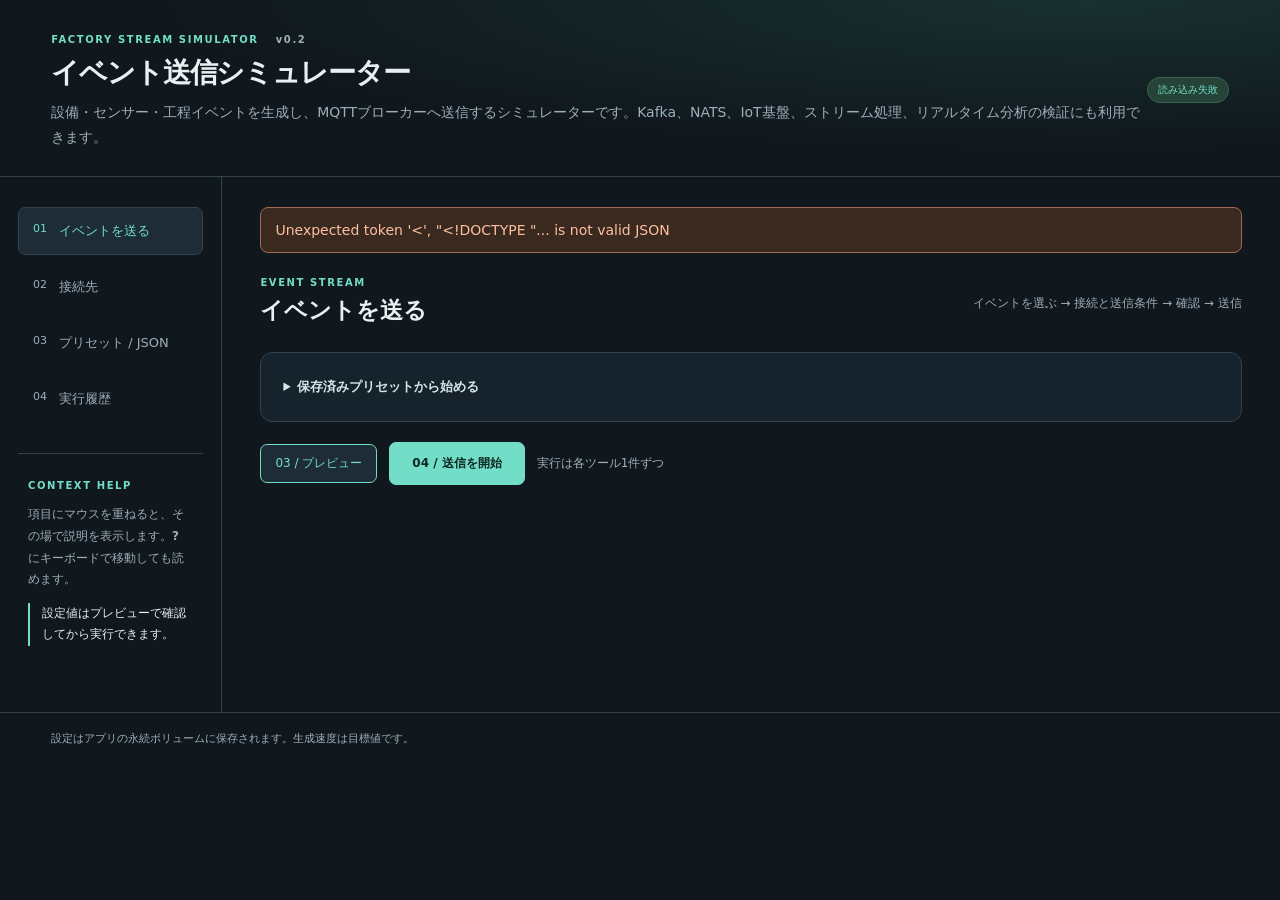
==== static/index.html @ d56dcd86 "MQTTイベントを選んで試せる送信画面へ整理" ====
<!doctype html>
<html lang="ja">
  <!-- 読解: 文字コード・表示幅・共通CSSと遅延実行JSを宣言する。本文の設定値や認証情報はここへ埋め込まない。 --><head>
    <meta charset="utf-8" />
    <meta name="viewport" content="width=device-width,initial-scale=1" />
    <title>Factory Stream Simulator</title>
    <link rel="stylesheet" href="/static/style.css" />
    <script src="/static/app.js" defer></script>
  </head>
  <body>
    <!-- 読解: ツール名と接続表示の領域。health表示はブラウザーが取得した状態で更新する。 --><header>
      <div>
        <span class="eyebrow"
          >FACTORY STREAM SIMULATOR <span class="version">v0.2</span></span
        >
        <h1 id="title">イベント送信シミュレーター</h1>
        <p id="subtitle">設備・センサー・工程イベントを生成し、MQTTブローカーへ送信するシミュレーターです。Kafka、NATS、IoT基盤、ストリーム処理、リアルタイム分析の検証にも利用できます。</p>
      </div>
      <span id="health" class="badge">接続中</span>
    </header>
    <div class="layout">
      <!-- 読解: data-tabと画面IDの対応で切り替えるナビと説明欄。実処理の開始とは分離する。 --><aside>
        <nav aria-label="メインメニュー">
          <button class="nav active" data-tab="generate">
            01 <span>イベントを送る</span></button
          ><button class="nav" data-tab="connections">
            02 <span>接続先</span></button
          ><button class="nav" data-tab="presets">
            03 <span>プリセット / JSON</span></button
          ><button class="nav" data-tab="history">
            04 <span>実行履歴</span>
          </button>
        </nav>
        <div class="aside-note">
          <span class="eyebrow">CONTEXT HELP</span>
          <p>
            項目にマウスを重ねると、その場で説明を表示します。<b>?</b>
            にキーボードで移動しても読めます。
          </p>
          <p id="contextHelp">設定値はプレビューで確認してから実行できます。</p>
        </div>
      </aside>
      <main>
        <!-- 読解: 非同期操作の成功・失敗通知を支援技術にも伝える。初期状態では空にしておく。 --><div id="notice" role="status" aria-live="polite"></div>
        <!-- 読解: プリセット読込み・動的生成条件・プレビュー・実行受付をまとめる。プレビューと投入を別ボタンにする。 --><section id="generate" class="tab active">
          <div class="section-head">
            <div>
              <span class="eyebrow">EVENT STREAM</span>
              <h2>イベントを送る</h2>
            </div>
            <span class="muted">イベントを選ぶ → 接続と送信条件 → 確認 → 送信</span>
          </div>
          <div id="quickstart" class="card" hidden>
            <h3>01 / どんなイベントを流しますか？</h3>
            <p class="muted">選択すると合成イベントの設定を読み込みます。接続先は維持し、まだ送信しません。</p>
            <div id="quickstartChoices" class="quickstart-grid"></div>
          </div>
          <details class="card">
            <summary>保存済みプリセットから始める</summary>
          <div class="toolbar card">
            <label
              class="compact hint"
              data-help="保存済みプリセットを読み込みます。画面の編集中の設定は置き換わります。"
              >プリセット<select id="presetSelect"></select></label
            ><button id="loadPreset">読み込む</button
            ><button id="resetRun" class="ghost">初期値</button
            ><button id="toPreset" class="ghost">この設定を保存…</button>
          </div>
            <p id="presetDetails" class="note" aria-live="polite"></p>
          </details>
          <!-- 読解: スキーマからJavaScriptが生成欄を構築する空の受け皿。既定のブラウザー送信ではなく操作関数で検証する。 --><form id="runForm" novalidate><div id="runEditor"></div></form>
          <div class="actionbar">
            <button
              id="preview"
              class="secondary"
              data-help="正常位置と異常位置から最大12件を生成します。接続先への通信・書き込み・送信はありません。"
            >
              03 / プレビュー</button
            ><button
              id="start"
              class="primary"
              data-help="現在の設定と接続プロファイルの版を固定して実行します。"
            >
              04 / 送信を開始</button
            ><span class="muted">実行は各ツール1件ずつ</span>
          </div>
          <!-- 読解: SQLツールだけで表示する表検査・DDL表示・表準備。表示だけの操作とDDL実行を区別する。 --><div id="sqlActions" class="toolbar card" hidden>
            <button id="inspectTable">接続先の列を確認</button
            ><button id="showDdl">作成DDLを表示</button
            ><button
              id="prepareTable"
              data-help="この定義のテーブルが存在しない場合だけ作成します。既存テーブルの変更・削除は行いません。CREATE TABLE権限が必要です。"
            >
              未作成のテーブルを作成
            </button>
          </div>
          <!-- 読解: 代表サンプルとJSONを表示する領域。ここでの表示成功は全件・下流到達の保証ではない。 --><div id="previewPanel" class="card" hidden>
            <h3>プレビュー <span class="badge">書き込みなし</span></h3>
            <p id="previewNote"></p>
            <div id="previewMessages"></div>
            <div id="previewTable" class="table-scroll"></div>
            <details>
              <summary>詳しいプレビュー情報</summary>
              <pre id="previewJson"></pre>
            </details>
          </div>
          <!-- 読解: 非同期ジョブの保存済み状態を表示する。受付と完了を区別するため独立した領域にする。 --><div id="currentJob" class="card" hidden></div>
        </section>
        <!-- 読解: 保存された接続先の一覧と編集。疎通試験は保存済みIDを使い、秘密値の再表示は行わない。 --><section id="connections" class="tab">
          <div class="section-head">
            <div>
              <span class="eyebrow">DESTINATIONS</span>
              <h2>接続プロファイル</h2>
            </div>
            <button id="newConnection">＋ 新しい接続先</button>
          </div>
          <p class="intro">
            接続先ごとに認証・通信条件を保存。実行プリセットとは分けて管理します。
          </p>
          <div id="connectionList" class="profile-list"></div>
          <div class="card">
            <div class="section-head">
              <h3 id="connectionTitle">接続先の編集</h3>
              <span class="badge">認証情報は暗号化保存</span>
            </div>
            <!-- 読解: 接続方式別スキーマから編集欄を作る受け皿。認証値はサーバーへ送る入力でありHTMLへ初期埋込みしない。 --><form id="connectionForm" novalidate></form>
            <div class="actionbar">
              <button id="saveConnection" class="primary">接続先を保存</button
              ><button id="testConnection">保存済みの接続をテスト</button
              ><button id="exportConnection" class="ghost">
                認証情報なしで書き出す
              </button>
            </div>
            <p id="secretState" class="muted"></p>
          </div>
          <details class="card">
            <summary>証明書・鍵・接続設定ファイルを配置</summary>
            <p class="muted">
              ファイルはアプリのconnection-files領域へ権限600で保存します。内容は読み戻せません。同じ名前は更新します。秘密鍵を含む場合はこの永続ボリュームも保護してください。Walletは
              oracle/tnsnames.ora、oracle/ewallet.pem
              のように個別に配置できます。
            </p>
            <div class="grid">
              <label
                class="hint"
                data-help="証明書PEM、known_hosts、Wallet、pg_service.conf、odbc.ini、Kerberos設定・チケットなどを選択します。1ファイル1MiBまで。"
                >接続用ファイル <span class="help" tabindex="0">?</span
                ><input id="connectionFile" type="file" /></label
              ><label
                class="hint"
                data-help="connection-filesからの相対パス。例: ca.pem、oracle/tnsnames.ora、known_hosts。空欄は元のファイル名を使用します。"
                >配置名 <span class="help" tabindex="0">?</span
                ><input id="connectionFileName" placeholder="例: ca.pem"
              /></label>
            </div>
            <div class="actionbar">
              <button id="uploadConnectionFile">ファイルを配置</button
              ><span id="connectionFileResult" class="muted"></span>
            </div>
          </details>
          <!-- 読解: 選択した方式の注意事項を表示するだけの領域。接続許可や検証成功の代わりにはしない。 --><div class="card note" id="destinationAdvice"></div>
        </section>
        <!-- 読解: 宣言JSONの編集・取込み・保存・書出しを分離する。画面へ適用しただけでは実行しない。 --><section id="presets" class="tab">
          <div class="section-head">
            <div>
              <span class="eyebrow">REUSABLE CONFIGURATION</span>
              <h2>プリセットをつくる</h2>
            </div>
            <button id="refreshJson" class="ghost">
              画面の設定をJSONに反映
            </button>
          </div>
          <div class="card">
            <div class="grid">
              <label
                class="hint"
                data-help="保存するプリセットのID。英数字・ハイフン・下線、64文字以内。同じIDで保存すると更新します。"
                >プリセットID <span class="help" tabindex="0">?</span
                ><input
                  id="presetId"
                  value="my-preset"
                  pattern="[A-Za-z0-9_-]{1,64}" /></label
              ><label
                class="hint"
                data-help="このJSONを別のアプリへ移す場合は、接続IDに対応する接続プロファイルを移動先でも設定してください。認証情報は含まれません。"
                >JSONファイルから読み込む
                <span class="help" tabindex="0">?</span
                ><input
                  id="importPreset"
                  type="file"
                  accept="application/json,.json"
              /></label>
            </div>
            <label
              class="hint"
              data-help="実行条件・任意パラメーター・データ項目・出力条件を丸ごと編集できます。「JSONを画面に適用」で検証してフォームへ反映します。保存前にこの内容を検証します。"
              >プリセットJSON <span class="help" tabindex="0">?</span
              ><textarea
                id="presetJson"
                class="code"
                spellcheck="false"
                rows="24"
              ></textarea>
            </label>
            <div class="actionbar">
              <button id="applyJson">JSONを画面に適用</button
              ><button id="savePreset" class="primary">
                JSONをプリセットとして保存</button
              ><button id="exportPreset">JSONを書き出す</button>
            </div>
            <p class="muted">
              接続先のIDを参照します。パスワードやトークンは接続先画面で設定してください。
            </p>
          </div>
        </section>
        <!-- 読解: 実行履歴と、stream専用の未配送再送を表示する。履歴の読出しと再送の副作用を別操作にする。 --><section id="history" class="tab">
          <div class="section-head">
            <div>
              <span class="eyebrow">RUN HISTORY</span>
              <h2>実行履歴</h2>
            </div>
            <button id="refreshHistory">更新</button>
          </div>
          <!-- 読解: streamツールでだけ表示する配送待ちの集計と再送条件。再送件数には上限を設定する。 --><div id="outboxPanel" class="card" hidden>
            <h3>永続 outbox</h3>
            <pre id="outboxSummary"></pre>
            <div class="toolbar">
              <label>接続先<select id="retryConnection"></select></label
              ><label
                class="hint"
                data-help="この接続先の未配送データだけを再送します。上限1〜1000000件。初回送信時の本文形式とrecord_keyを維持します。"
                >再送上限件数<input
                  id="retryLimit"
                  type="number"
                  value="1000"
                  min="1"
                  max="1000000" /></label
              ><button id="retryOutbox">未配送分を再送</button>
            </div>
            <p class="muted">
              応答が失われた際は重複し得ます。受信側でrecord_keyによる重複排除を行ってください。
            </p>
          </div>
          <div id="historyList"></div>
        </section>
      </main>
    </div>
    <!-- 読解: 共通の文脈ヘルプを表示する浮動領域。非表示時は本文の操作を妨げない。 --><div id="tooltip" role="tooltip" hidden></div>
    <!-- 読解: 接続と生成を利用者が管理する前提を示す固定の案内。実行結果の証明ではない。 --><footer>
      設定はアプリの永続ボリュームに保存されます。生成速度は目標値です。
    </footer>
  </body>
</html>
---- static/style.css ----
/* 読解: 色・文字・寸法の共通基準。変数を介して各画面の見た目を揃える。 */:root {
  color-scheme: dark;
  --bg: #10171d;
  --panel: #17232c;
  --panel2: #1d2c36;
  --line: #30434f;
  --ink: #e8f0f2;
  --muted: #9dafbb;
  --accent: #72dec7;
  --warn: #f7c783;
  font-family: Inter, "Noto Sans JP", system-ui, sans-serif;
  font-size: 14px;
}
/* 読解: 幅と余白の計算をborder-boxへ統一し、入力欄のはみ出しを抑える。 */* {
  box-sizing: border-box;
}
body {
  margin: 0;
  background: var(--bg);
  color: var(--ink);
}
/* 読解: ヘッダーの情報階層と見出し。状態表示はDOM側で変更する。 */header {
  padding: 30px 4vw 26px;
  border-bottom: 1px solid var(--line);
  display: flex;
  justify-content: space-between;
  align-items: center;
  background: radial-gradient(ellipse at 85% 0, #20473e88, transparent 60%);
}
h1 {
  font-size: 28px;
  letter-spacing: -0.04em;
  margin: 8px 0;
}
h2 {
  font-size: 23px;
  margin: 6px 0;
}
h3 {
  font-size: 17px;
  margin: 0 0 14px;
}
p {
  line-height: 1.8;
}
.eyebrow {
  font-size: 10px;
  letter-spacing: 0.16em;
  color: var(--accent);
  font-weight: 700;
}
.version {
  margin-left: 12px;
  color: var(--muted);
}
header p {
  margin: 0;
  color: var(--muted);
}
/* 読解: ナビと本文の全体配置。狭い画面の変更は末尾のmedia条件で上書きする。 */.layout {
  display: grid;
  grid-template-columns: 222px minmax(0, 1fr);
  max-width: 1500px;
  margin: auto;
}
aside {
  padding: 30px 18px;
  border-right: 1px solid var(--line);
}
/* 読解: タブナビの配置と選択状態。activeはJavaScriptから付け替える。 */nav {
  display: grid;
  gap: 8px;
}
.nav {
  display: flex;
  gap: 12px;
  padding: 14px;
  text-align: left;
  border: 1px solid transparent;
  background: none;
  color: var(--muted);
  font-size: 11px;
}
.nav span {
  font-size: 13px;
}
.nav.active {
  background: var(--panel2);
  border-color: var(--line);
  color: var(--accent);
}
.aside-note {
  border-top: 1px solid var(--line);
  margin-top: 30px;
  padding: 24px 10px;
  color: var(--muted);
  font-size: 12px;
}
#contextHelp {
  color: var(--ink);
  border-left: 2px solid var(--accent);
  padding-left: 12px;
  overflow-wrap: anywhere;
}
main {
  padding: 30px clamp(16px, 3vw, 42px);
  min-width: 0;
}
/* 読解: セクション見出し・カード・入力グリッドの共通レイアウト。 */.section-head {
  display: flex;
  justify-content: space-between;
  align-items: center;
  gap: 16px;
  margin-bottom: 20px;
}
.card {
  padding: 22px;
  background: var(--panel);
  border: 1px solid var(--line);
  border-radius: 12px;
  margin-bottom: 18px;
}
.grid {
  display: grid;
  grid-template-columns: repeat(auto-fit, minmax(min(230px, 100%), 1fr));
  gap: 18px;
}
.control {
  min-width: 0;
}
label,
.field-label {
  display: block;
  font-size: 12px;
  font-weight: 500;
  color: #c7d6dc;
}
/* 読解: 入力部品の基礎表示。型ごとの例外とfocus・invalid表示を後続で補う。 */input,
select,
textarea {
  width: 100%;
  border: 1px solid var(--line);
  border-radius: 6px;
  background: #0e1a23;
  color: var(--ink);
  padding: 11px;
  margin-top: 8px;
  font: inherit;
  font-size: 13px;
  min-width: 0;
}
input[type="checkbox"] {
  width: 18px;
  height: 18px;
  margin: 0 8px 0 0;
  accent-color: var(--accent);
  vertical-align: middle;
}
input[type="file"] {
  padding: 8px;
}
textarea {
  resize: vertical;
  line-height: 1.6;
  font-family: ui-monospace, SFMono-Regular, monospace;
}
/* 読解: キーボード操作時の焦点と不正入力を視覚化し、通常状態と区別する。 */input:focus,
select:focus,
textarea:focus,
button:focus-visible,
.help:focus {
  outline: 2px solid var(--accent);
  outline-offset: 2px;
}
input:invalid,
textarea:invalid {
  border-color: #da826c;
}
/* 読解: 操作ボタンの基本形とhover・disabled状態。実際の多重実行抑止はJavaScript側が担う。 */button {
  cursor: pointer;
  background: var(--panel2);
  border: 1px solid var(--line);
  border-radius: 7px;
  color: var(--ink);
  padding: 10px 14px;
  font: inherit;
  font-size: 12px;
  white-space: normal;
}
button:hover {
  border-color: var(--accent);
  color: var(--accent);
}
button:disabled {
  opacity: 0.45;
  cursor: wait;
}
/* 読解: 主操作・補助操作・危険操作の強調差を定義する。見た目だけで権限を変えない。 */.primary {
  background: var(--accent);
  color: #0f2923;
  font-weight: 700;
  border-color: var(--accent);
  padding: 12px 22px;
}
.primary:hover {
  background: #a6f4e3;
  color: #0f2923;
}
.secondary {
  border-color: var(--accent);
  color: var(--accent);
}
.ghost {
  background: transparent;
  color: var(--muted);
}
.danger {
  color: #ffa58e;
}
/* 読解: 操作列の折返しとコンパクト入力の幅をまとめ、画面幅に追従させる。 */.toolbar,
.actionbar {
  display: flex;
  align-items: end;
  gap: 12px;
  flex-wrap: wrap;
}
.actionbar {
  margin: 20px 0;
  align-items: center;
}
.toolbar .compact {
  min-width: 220px;
  flex: 1;
}
.toolbar select {
  margin-top: 5px;
}
.toolbar label {
  flex: 1;
  min-width: 150px;
}
.muted {
  color: var(--muted);
  font-size: 12px;
  line-height: 1.7;
}
.intro {
  color: var(--muted);
  margin-top: -8px;
}
.badge {
  display: inline-block;
  background: #264338;
  color: var(--accent);
  border: 1px solid #3c6353;
  border-radius: 24px;
  font-size: 10px;
  padding: 5px 10px;
  white-space: nowrap;
}
/* 読解: 選択されたタブだけを表示する。非表示はデータ消去や処理停止を意味しない。 */.tab {
  display: none;
}
.tab.active {
  display: block;
}
/* 読解: ヘルプの操作点と浮動説明を表示する。マウス以外の焦点操作も併用する。 */.help {
  display: inline-flex;
  align-items: center;
  justify-content: center;
  border: 1px solid #5c7482;
  color: var(--muted);
  width: 16px;
  height: 16px;
  border-radius: 50%;
  font-size: 10px;
  margin-left: 6px;
  cursor: help;
}
.hint {
  position: relative;
}
.hint:hover > .field-label,
.hint:hover > label {
  color: var(--accent);
}
#tooltip {
  position: fixed;
  z-index: 1000;
  background: #e0f2ec;
  color: #17362d;
  border: 1px solid var(--accent);
  padding: 15px 17px;
  border-radius: 9px;
  box-shadow: 0 8px 40px #0008;
  max-width: min(390px, calc(100vw - 24px));
  font-size: 12px;
  line-height: 1.8;
  white-space: pre-wrap;
  overflow-wrap: anywhere;
  pointer-events: none;
}
/* 読解: 折畳み説明と項目編集カードの見出し・操作列を整える。 */details > summary {
  cursor: pointer;
  color: #d6e5e9;
  font-weight: 600;
  font-size: 13px;
  line-height: 1.8;
}
details[open] > summary {
  margin-bottom: 20px;
}
.subsection {
  grid-column: 1/-1;
  border-top: 1px solid var(--line);
  padding-top: 18px;
}
.field-card {
  border: 1px solid var(--line);
  border-radius: 8px;
  padding: 16px;
  margin-bottom: 12px;
  background: #121e27;
}
.field-head {
  display: grid;
  grid-template-columns: 1.2fr 1fr 1.25fr auto;
  gap: 12px;
  align-items: end;
  margin-bottom: 14px;
}
.field-actions {
  display: flex;
  gap: 5px;
  padding-bottom: 2px;
}
.field-actions button {
  padding: 9px;
}
.field-list {
  margin-top: 18px;
}
.json-hint {
  font-size: 10px;
  color: var(--muted);
  margin-top: 5px;
}
.checklabel {
  display: flex;
  align-items: center;
  margin: 12px 0;
  font-size: 12px;
}
/* 読解: 接続プロファイル一覧と選択表示。選択クラスはクライアント状態から反映する。 */.profile-list {
  display: grid;
  grid-template-columns: repeat(auto-fill, minmax(220px, 1fr));
  gap: 12px;
  margin-bottom: 20px;
}
.profile {
  padding: 15px;
  display: flex;
  flex-direction: column;
  gap: 10px;
  text-align: left;
}
.profile.active {
  border-color: var(--accent);
  background: #203930;
}
/* 読解: JSONなど整形済み出力の空白を保ち、横長の内容をスクロール可能にする。 */pre {
  font-size: 12px;
  line-height: 1.7;
  white-space: pre-wrap;
  overflow-wrap: anywhere;
  max-height: 500px;
  overflow: auto;
  background: #0c161e;
  border-radius: 6px;
  padding: 16px;
}
.code {
  font-size: 12px;
  tab-size: 2;
}
/* 読解: プレビュー表の横幅を制限せず、外側でスクロールを受け持つ。 */.table-scroll {
  overflow: auto;
  max-height: 350px;
}
table {
  border-collapse: collapse;
  width: 100%;
  font-size: 12px;
}
th,
td {
  text-align: left;
  padding: 10px;
  border-bottom: 1px solid var(--line);
  white-space: nowrap;
  max-width: 360px;
  overflow: hidden;
  text-overflow: ellipsis;
}
th {
  color: var(--accent);
  font-size: 11px;
}
/* 読解: 通知に内容がある場合だけ枠を表示し、error状態では失敗色へ切り替える。 */#notice:not(:empty) {
  border: 1px solid #527167;
  background: #1c352c;
  color: #b5f6dc;
  border-radius: 8px;
  padding: 14px;
  margin-bottom: 20px;
  white-space: pre-wrap;
  overflow-wrap: anywhere;
}
#notice.error {
  border-color: #a36b56;
  background: #39291f;
  color: #ffbf9f;
}
/* 読解: 進捗バーと統計表示。表示用割合は実行結果の意味と区別する。 */.job-progress {
  height: 6px;
  background: #0b171d;
  border-radius: 6px;
  overflow: hidden;
  margin: 14px 0;
}
.job-progress > div {
  height: 100%;
  background: var(--accent);
}
.stats {
  display: flex;
  gap: 30px;
  flex-wrap: wrap;
}
.stats b {
  display: block;
  font-size: 24px;
  color: var(--accent);
  margin-top: 5px;
}
.note {
  color: var(--muted);
  font-size: 12px;
  line-height: 1.8;
}
/* 読解: 固定案内と認証情報状態の文字表現を整える。 */footer {
  border-top: 1px solid var(--line);
  padding: 18px 4vw;
  color: var(--muted);
  font-size: 11px;
}
#secretState {
  overflow-wrap: anywhere;
}
[hidden] {
  display: none !important;
}
/* 読解: 十分な横幅では編集項目を多列化する。基礎ルールの宣言を変更せず条件付きで上書きする。 */@media (min-width: 1100px) {
  .grid {
    grid-template-columns: repeat(3, minmax(0, 1fr));
  }
}
/* 読解: 狭い画面ではナビ・操作列・フォームを縦寄せにし、横溢れを抑える。 */@media (max-width: 760px) {
  header {
    padding: 20px;
  }
  h1 {
    font-size: 23px;
  }
  .layout {
    display: block;
  }
  aside {
    padding: 12px 16px;
    border-right: 0;
    border-bottom: 1px solid var(--line);
  }
  nav {
    display: flex;
    overflow-x: auto;
  }
  .nav {
    padding: 10px;
    flex-shrink: 0;
  }
  .nav span {
    font-size: 11px;
  }
  .aside-note {
    display: none;
  }
  main {
    padding: 22px 16px;
  }
  .section-head {
    align-items: start;
  }
  .section-head > .muted {
    display: none;
  }
  .card {
    padding: 16px;
  }
  .field-head {
    grid-template-columns: 1fr 1fr;
  }
  .field-head > .control:first-child {
    grid-column: 1/-1;
  }
  .field-actions {
    grid-column: 1/-1;
  }
  .toolbar {
    align-items: center;
  }
  .toolbar .compact {
    min-width: 150px;
  }
  .actionbar .muted {
    width: 100%;
  }
}

/* 読解: プリセット説明の改行を保ち、空欄や長文でもカード内で読めるようにする。 */#presetDetails {
  white-space: pre-wrap;
  border-left: 2px solid var(--accent);
  padding: 10px 18px;
  line-height: 1.9;
  background: var(--panel);
  border-radius: 6px;
}

/* イベント選択は狭い画面では自動で折り返し、本文は横幅を超えない。 */
.quickstart-grid {
  display: grid;
  grid-template-columns: repeat(auto-fit, minmax(min(100%, 12rem), 1fr));
  gap: 0.75rem;
}
.message-sample {
  margin: 1rem 0;
}
.message-sample pre {
  overflow: auto;
  max-height: 18rem;
}
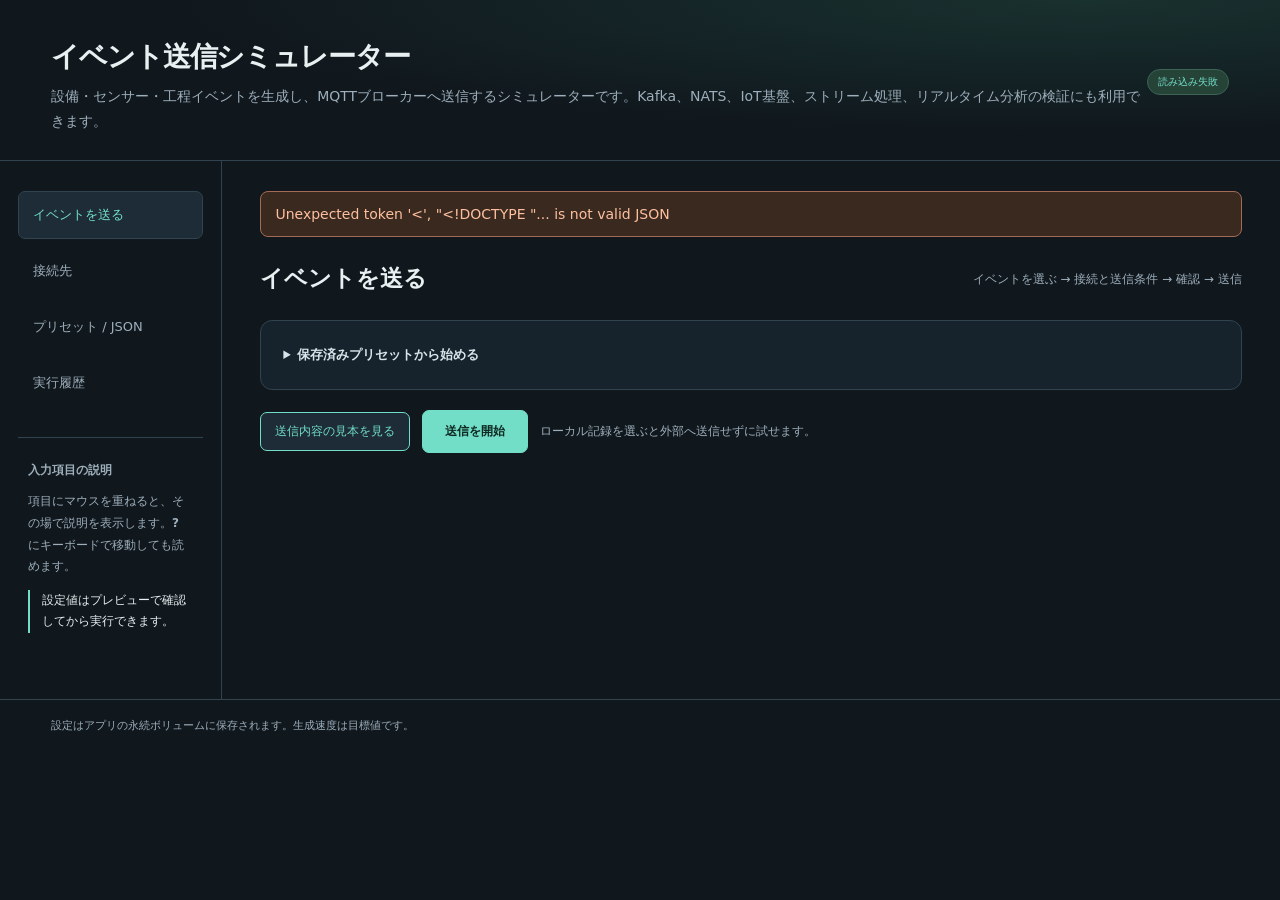
==== commit 069a50ed: "基本設定と詳細設定で操作画面を整理" ====
--- a/static/index.html
+++ b/static/index.html
@@ -10,9 +10,6 @@
   <body>
     <!-- 読解: ツール名と接続表示の領域。health表示はブラウザーが取得した状態で更新する。 --><header>
       <div>
-        <span class="eyebrow"
-          >FACTORY STREAM SIMULATOR <span class="version">v0.2</span></span
-        >
         <h1 id="title">イベント送信シミュレーター</h1>
         <p id="subtitle">設備・センサー・工程イベントを生成し、MQTTブローカーへ送信するシミュレーターです。Kafka、NATS、IoT基盤、ストリーム処理、リアルタイム分析の検証にも利用できます。</p>
       </div>
@@ -22,17 +19,17 @@
       <!-- 読解: data-tabと画面IDの対応で切り替えるナビと説明欄。実処理の開始とは分離する。 --><aside>
         <nav aria-label="メインメニュー">
           <button class="nav active" data-tab="generate">
-            01 <span>イベントを送る</span></button
+            <span>イベントを送る</span></button
           ><button class="nav" data-tab="connections">
-            02 <span>接続先</span></button
+            <span>接続先</span></button
           ><button class="nav" data-tab="presets">
-            03 <span>プリセット / JSON</span></button
+            <span>プリセット / JSON</span></button
           ><button class="nav" data-tab="history">
-            04 <span>実行履歴</span>
+            <span>実行履歴</span>
           </button>
         </nav>
         <div class="aside-note">
-          <span class="eyebrow">CONTEXT HELP</span>
+          <strong>入力項目の説明</strong>
           <p>
             項目にマウスを重ねると、その場で説明を表示します。<b>?</b>
             にキーボードで移動しても読めます。
@@ -45,13 +42,12 @@
         <!-- 読解: プリセット読込み・動的生成条件・プレビュー・実行受付をまとめる。プレビューと投入を別ボタンにする。 --><section id="generate" class="tab active">
           <div class="section-head">
             <div>
-              <span class="eyebrow">EVENT STREAM</span>
               <h2>イベントを送る</h2>
             </div>
             <span class="muted">イベントを選ぶ → 接続と送信条件 → 確認 → 送信</span>
           </div>
           <div id="quickstart" class="card" hidden>
-            <h3>01 / どんなイベントを流しますか？</h3>
+            <h3>イベントのひな型を選ぶ</h3>
             <p class="muted">選択すると合成イベントの設定を読み込みます。接続先は維持し、まだ送信しません。</p>
             <div id="quickstartChoices" class="quickstart-grid"></div>
           </div>
@@ -61,8 +57,8 @@
             <label
               class="compact hint"
               data-help="保存済みプリセットを読み込みます。画面の編集中の設定は置き換わります。"
-              >プリセット<select id="presetSelect"></select></label
-            ><button id="loadPreset">読み込む</button
+              >ひな型（プリセット）<select id="presetSelect"></select></label
+            ><button id="loadPreset">ひな型を読み込む</button
             ><button id="resetRun" class="ghost">初期値</button
             ><button id="toPreset" class="ghost">この設定を保存…</button>
           </div>
@@ -75,14 +71,14 @@
               class="secondary"
               data-help="正常位置と異常位置から最大12件を生成します。接続先への通信・書き込み・送信はありません。"
             >
-              03 / プレビュー</button
+              送信内容の見本を見る</button
             ><button
               id="start"
               class="primary"
               data-help="現在の設定と接続プロファイルの版を固定して実行します。"
             >
-              04 / 送信を開始</button
-            ><span class="muted">実行は各ツール1件ずつ</span>
+              送信を開始</button
+            ><span class="muted">ローカル記録を選ぶと外部へ送信せずに試せます。</span>
           </div>
           <!-- 読解: SQLツールだけで表示する表検査・DDL表示・表準備。表示だけの操作とDDL実行を区別する。 --><div id="sqlActions" class="toolbar card" hidden>
             <button id="inspectTable">接続先の列を確認</button
@@ -98,7 +94,7 @@
             <h3>プレビュー <span class="badge">書き込みなし</span></h3>
             <p id="previewNote"></p>
             <div id="previewMessages"></div>
-            <div id="previewTable" class="table-scroll"></div>
+            <div id="previewTable" class="table-scroll" tabindex="0" role="region" aria-label="生成データの見本"></div>
             <details>
               <summary>詳しいプレビュー情報</summary>
               <pre id="previewJson"></pre>
--- a/static/style.css
+++ b/static/style.css
@@ -548,3 +548,24 @@
   overflow: auto;
   max-height: 18rem;
 }
+
+.advanced-stack.grid {
+  display: block;
+}
+.advanced-stack > .card {
+  margin-bottom: 10px;
+}
+.advanced-stack > .card:last-child {
+  margin-bottom: 0;
+}
+
+@media (max-width: 520px) {
+  nav {
+    display: grid;
+    grid-template-columns: repeat(2, minmax(0, 1fr));
+  }
+  .nav {
+    min-width: 0;
+    white-space: normal;
+  }
+}
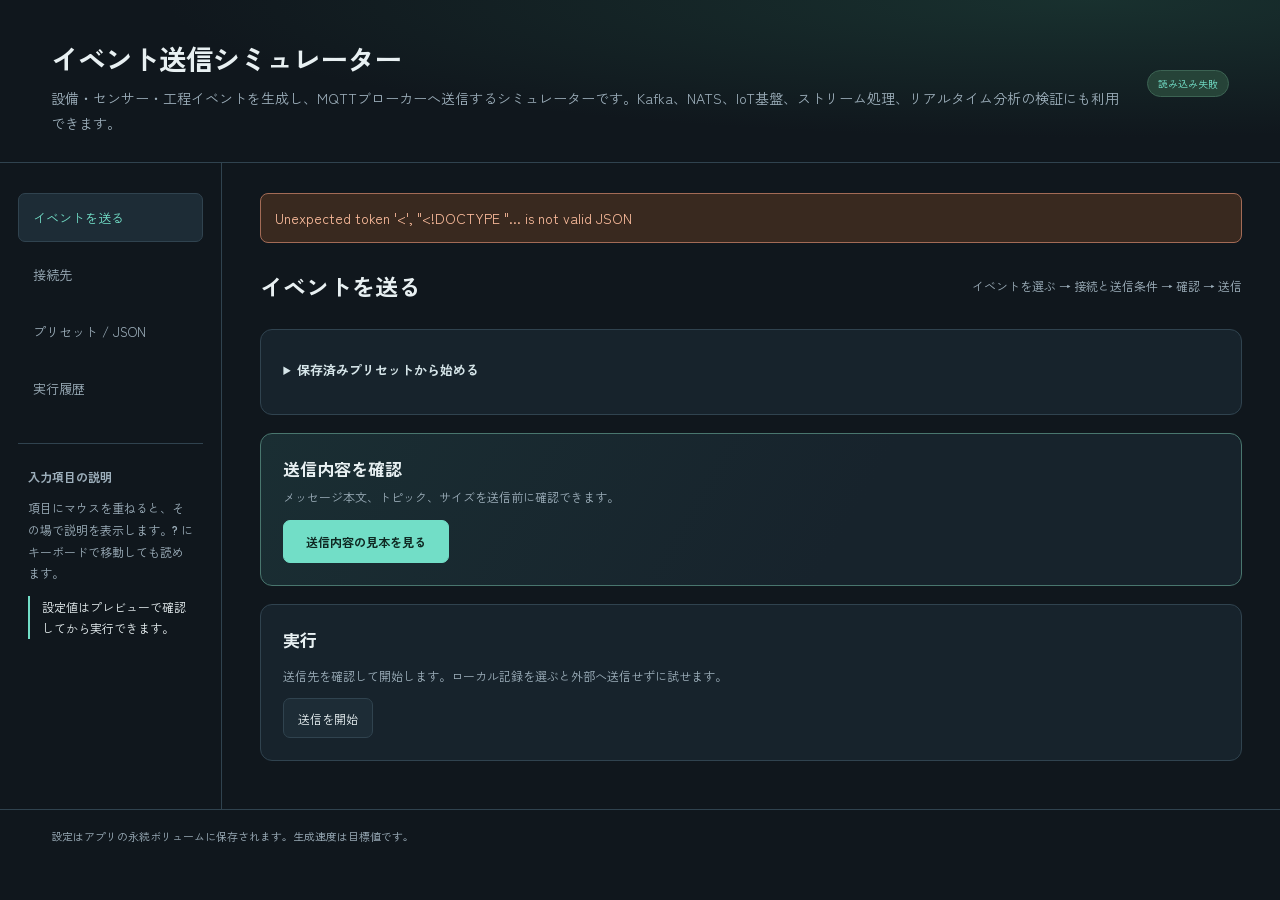
==== commit 23a90035: "注釈付き操作ガイドと日本語の画面表示を整える" ====
--- a/static/index.html
+++ b/static/index.html
@@ -65,21 +65,11 @@
             <p id="presetDetails" class="note" aria-live="polite"></p>
           </details>
           <!-- 読解: スキーマからJavaScriptが生成欄を構築する空の受け皿。既定のブラウザー送信ではなく操作関数で検証する。 --><form id="runForm" novalidate><div id="runEditor"></div></form>
-          <div class="actionbar">
-            <button
-              id="preview"
-              class="secondary"
-              data-help="正常位置と異常位置から最大12件を生成します。接続先への通信・書き込み・送信はありません。"
-            >
-              送信内容の見本を見る</button
-            ><button
-              id="start"
-              class="primary"
-              data-help="現在の設定と接続プロファイルの版を固定して実行します。"
-            >
-              送信を開始</button
-            ><span class="muted">ローカル記録を選ぶと外部へ送信せずに試せます。</span>
-          </div>
+          <section class="card preview-step" aria-labelledby="streamPreviewTitle">
+            <h3 id="streamPreviewTitle">送信内容を確認</h3>
+            <p class="muted">メッセージ本文、トピック、サイズを送信前に確認できます。</p>
+            <button id="preview" class="primary" type="button">送信内容の見本を見る</button>
+          </section>
           <!-- 読解: SQLツールだけで表示する表検査・DDL表示・表準備。表示だけの操作とDDL実行を区別する。 --><div id="sqlActions" class="toolbar card" hidden>
             <button id="inspectTable">接続先の列を確認</button
             ><button id="showDdl">作成DDLを表示</button
@@ -100,6 +90,11 @@
               <pre id="previewJson"></pre>
             </details>
           </div>
+          <section class="card run-step" aria-labelledby="streamRunTitle">
+            <h3 id="streamRunTitle">実行</h3>
+            <p class="muted">送信先を確認して開始します。ローカル記録を選ぶと外部へ送信せずに試せます。</p>
+            <button id="start" type="button">送信を開始</button>
+          </section>
           <!-- 読解: 非同期ジョブの保存済み状態を表示する。受付と完了を区別するため独立した領域にする。 --><div id="currentJob" class="card" hidden></div>
         </section>
         <!-- 読解: 保存された接続先の一覧と編集。疎通試験は保存済みIDを使い、秘密値の再表示は行わない。 --><section id="connections" class="tab">
--- a/static/style.css
+++ b/static/style.css
@@ -1,3 +1,17 @@
+@font-face {
+  font-family: "Zen Kaku Gothic New";
+  src: url("/static/fonts/zen-kaku-gothic-new-regular.woff2") format("woff2");
+  font-style: normal;
+  font-weight: 400 500;
+  font-display: swap;
+}
+@font-face {
+  font-family: "Zen Kaku Gothic New";
+  src: url("/static/fonts/zen-kaku-gothic-new-bold.woff2") format("woff2");
+  font-style: normal;
+  font-weight: 600 800;
+  font-display: swap;
+}
 /* 読解: 色・文字・寸法の共通基準。変数を介して各画面の見た目を揃える。 */:root {
   color-scheme: dark;
   --bg: #10171d;
@@ -8,7 +22,7 @@
   --muted: #9dafbb;
   --accent: #72dec7;
   --warn: #f7c783;
-  font-family: Inter, "Noto Sans JP", system-ui, sans-serif;
+  font-family: "Zen Kaku Gothic New", "Hiragino Sans", "Yu Gothic", "Meiryo", system-ui, sans-serif;
   font-size: 14px;
 }
 /* 読解: 幅と余白の計算をborder-boxへ統一し、入力欄のはみ出しを抑える。 */* {
@@ -162,7 +176,7 @@
 textarea {
   resize: vertical;
   line-height: 1.6;
-  font-family: ui-monospace, SFMono-Regular, monospace;
+  font-family: ui-monospace, SFMono-Regular, Consolas, "Zen Kaku Gothic New", "Yu Gothic", monospace;
 }
 /* 読解: キーボード操作時の焦点と不正入力を視覚化し、通常状態と区別する。 */input:focus,
 select:focus,
@@ -569,3 +583,54 @@
     white-space: normal;
   }
 }
+
+header {
+  gap: 16px;
+}
+header > div {
+  min-width: 0;
+}
+header > .badge {
+  flex-shrink: 0;
+}
+.nav {
+  min-height: 44px;
+  font-size: 13px;
+  align-items: center;
+}
+#generate button,
+#generate summary {
+  min-height: 40px;
+}
+#generate summary {
+  padding-block: 8px;
+  line-height: 1.6;
+}
+#generate summary:focus-visible,
+#generate .table-scroll:focus-visible {
+  outline: 2px solid var(--accent);
+  outline-offset: 3px;
+}
+.preview-step {
+  border-color: #49766e;
+  background: linear-gradient(120deg, #1a2e33, var(--panel) 60%);
+}
+.preview-step h3 {
+  margin-bottom: 6px;
+}
+.preview-step .muted {
+  margin-top: 0;
+}
+.run-step .actionbar {
+  margin: 12px 0;
+}
+@media (max-width: 520px) {
+  header {
+    flex-direction: column;
+    align-items: flex-start;
+    gap: 10px;
+  }
+  #generate .toolbar > label {
+    flex-basis: 100%;
+  }
+}
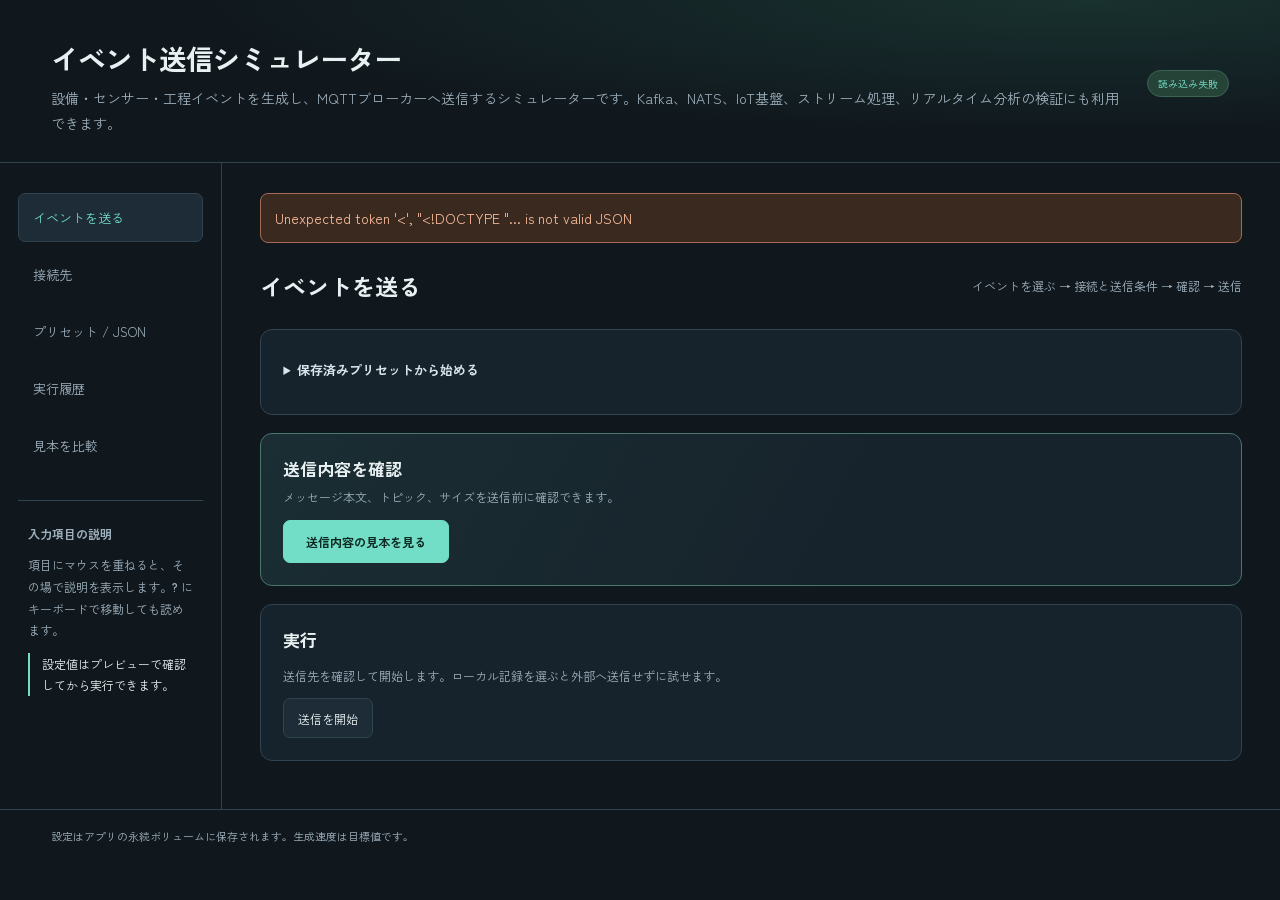
==== commit 29db738b: "Add searchable presets and side-by-side preview comparison" ====
--- a/static/index.html
+++ b/static/index.html
@@ -5,6 +5,7 @@
     <meta name="viewport" content="width=device-width,initial-scale=1" />
     <title>Factory Stream Simulator</title>
     <link rel="stylesheet" href="/static/style.css" />
+    <script src="/static/comparison.js" defer></script>
     <script src="/static/app.js" defer></script>
   </head>
   <body>
@@ -27,6 +28,7 @@
           ><button class="nav" data-tab="history">
             <span>実行履歴</span>
           </button>
+          <button class="nav" type="button" data-tab="comparison">見本を比較</button>
         </nav>
         <div class="aside-note">
           <strong>入力項目の説明</strong>
@@ -50,6 +52,7 @@
             <h3>イベントのひな型を選ぶ</h3>
             <p class="muted">選択すると合成イベントの設定を読み込みます。接続先は維持し、まだ送信しません。</p>
             <div id="quickstartChoices" class="quickstart-grid"></div>
+            <p id="quickstartScenario" class="muted" aria-live="polite"></p>
           </div>
           <details class="card">
             <summary>保存済みプリセットから始める</summary>
@@ -62,7 +65,14 @@
             ><button id="resetRun" class="ghost">初期値</button
             ><button id="toPreset" class="ghost">この設定を保存…</button>
           </div>
-            <p id="presetDetails" class="note" aria-live="polite"></p>
+            <div class="preset-scenario">
+            <strong>どんな状況のひな型か</strong>
+            <p id="presetScenario" aria-live="polite"></p>
+          </div>
+          <details id="presetDetailsPanel" class="preset-help">
+            <summary>生成内容・確認すること・実行前の条件</summary>
+            <p id="presetDetails" class="note"></p>
+          </details>
           </details>
           <!-- 読解: スキーマからJavaScriptが生成欄を構築する空の受け皿。既定のブラウザー送信ではなく操作関数で検証する。 --><form id="runForm" novalidate><div id="runEditor"></div></form>
           <section class="card preview-step" aria-labelledby="streamPreviewTitle">
@@ -162,16 +172,23 @@
             </button>
           </div>
           <div class="card">
+            <section id="presetMetadata" aria-label="ひな型を保存">
+              <h3>ひな型を保存</h3>
+              <p class="muted">新しく保存するときは、既存のひな型と異なるIDを使います。</p>
+              <div class="preset-metadata-fields">
+                <div class="control"><label for="presetId">プリセットID</label>
+                  <input id="presetId" maxlength="64" placeholder="my-preset" />
+                </div>
+                <div class="control"><label for="presetDisplayName">ひな型の表示名（任意）</label>
+                  <input id="presetDisplayName" maxlength="120" placeholder="今の名前を使う場合は空欄" />
+                </div>
+              </div>
+              <label for="presetPurpose">想定する状況（任意）</label>
+              <textarea id="presetPurpose" maxlength="1000" rows="2" placeholder="何を試すのか、結果のどこを見るのか"></textarea>
+              <button id="savePreset" class="primary" type="button">ひな型として保存</button>
+            </section>
             <div class="grid">
               <label
-                class="hint"
-                data-help="保存するプリセットのID。英数字・ハイフン・下線、64文字以内。同じIDで保存すると更新します。"
-                >プリセットID <span class="help" tabindex="0">?</span
-                ><input
-                  id="presetId"
-                  value="my-preset"
-                  pattern="[A-Za-z0-9_-]{1,64}" /></label
-              ><label
                 class="hint"
                 data-help="このJSONを別のアプリへ移す場合は、接続IDに対応する接続プロファイルを移動先でも設定してください。認証情報は含まれません。"
                 >JSONファイルから読み込む
@@ -194,10 +211,8 @@
               ></textarea>
             </label>
             <div class="actionbar">
-              <button id="applyJson">JSONを画面に適用</button
-              ><button id="savePreset" class="primary">
-                JSONをプリセットとして保存</button
-              ><button id="exportPreset">JSONを書き出す</button>
+              <button id="applyJson">JSONを画面に適用</button>
+              <button id="exportPreset">JSONを書き出す</button>
             </div>
             <p class="muted">
               接続先のIDを参照します。パスワードやトークンは接続先画面で設定してください。
@@ -234,6 +249,58 @@
           </div>
           <div id="historyList"></div>
         </section>
+        <section id="comparison" class="tab" aria-labelledby="comparisonTitle">
+          <h2 id="comparisonTitle">見本を比較</h2>
+          <p class="muted">イベント数、本文サイズ、重複率を比べます。 ここではファイル出力、DBへの書き込み、配信を行いません。</p>
+          <section class="card" aria-labelledby="comparisonCatalogTitle">
+            <h3 id="comparisonCatalogTitle">ひな型を探す</h3>
+            <div class="comparison-controls">
+              <label class="comparison-search" for="comparisonSearch">
+                名前・ID・用途
+                <input id="comparisonSearch" type="search" placeholder="例：正常、異常、設備" />
+              </label>
+              <label class="comparison-check">
+                <input id="comparisonFavoritesOnly" type="checkbox" />
+                お気に入りのみ
+              </label>
+            </div>
+            <p id="comparisonMatches" class="muted" aria-live="polite"></p>
+            <ul id="comparisonCatalog" class="comparison-catalog" aria-label="比較に選べるひな型"></ul>
+          </section>
+          <section class="card" aria-labelledby="comparisonRunTitle">
+            <h3 id="comparisonRunTitle">比較する条件</h3>
+            <label class="comparison-check">
+              <input id="comparisonCurrent" type="checkbox" />
+              編集中の設定を含める
+            </label>
+            <p id="comparisonCount" class="muted"></p>
+            <ul id="comparisonSelection" class="comparison-selection" aria-label="選んだひな型"></ul>
+            <div class="comparison-actions">
+              <button id="comparisonRun" type="button" class="primary" disabled>見本を比較</button>
+              <button id="comparisonClear" type="button" disabled>選択を解除</button>
+              <button id="comparisonStop" type="button" hidden>残りを中止</button>
+            </div>
+            <p id="comparisonStatus" class="muted" role="status"></p>
+          </section>
+          <section id="comparisonResults" class="card" aria-labelledby="comparisonResultsTitle" hidden>
+            <h3 id="comparisonResultsTitle">比較結果</h3>
+            <p class="muted">プレビュー時点の設定と見本の集計です。実行時の性能・到達・書き込みは別途確認します。</p>
+            <div class="comparison-controls">
+              <label class="comparison-check">
+                <input id="comparisonDifferences" type="checkbox" />
+                差がある項目だけ
+              </label>
+              <div class="comparison-actions">
+                <button id="comparisonCSV" type="button">CSVを保存</button>
+                <button id="comparisonJSON" type="button">JSONを保存</button>
+              </div>
+            </div>
+            <p id="comparisonDelta" class="muted" aria-live="polite"></p>
+            <div class="comparison-table" tabindex="0" role="region" aria-label="比較結果の表">
+              <table><thead></thead><tbody></tbody></table>
+            </div>
+          </section>
+        </section>
       </main>
     </div>
     <!-- 読解: 共通の文脈ヘルプを表示する浮動領域。非表示時は本文の操作を妨げない。 --><div id="tooltip" role="tooltip" hidden></div>
--- a/static/style.css
+++ b/static/style.css
@@ -634,3 +634,130 @@
     flex-basis: 100%;
   }
 }
+
+.preset-scenario {
+  margin: 12px 0;
+  padding: 10px 12px;
+  border-left: 2px solid var(--accent);
+  border-radius: 4px;
+  background: var(--panel2);
+  overflow-wrap: anywhere;
+}
+.preset-scenario p {
+  margin: 4px 0 0;
+  white-space: pre-wrap;
+}
+
+#presetMetadata {
+  margin-bottom: 18px;
+}
+#presetMetadata > label,
+#presetMetadata > button {
+  margin-top: 12px;
+}
+
+.preset-metadata-fields {
+  display: grid;
+  grid-template-columns: repeat(auto-fit, minmax(min(250px, 100%), 1fr));
+  gap: 12px 18px;
+}
+
+/* ひな型カタログとプレビュー比較 */
+#comparison[hidden],
+#comparison [hidden] {
+  display: none;
+}
+.comparison-controls,
+.comparison-actions,
+.comparison-selection {
+  display: flex;
+  flex-wrap: wrap;
+  align-items: center;
+  gap: 8px 12px;
+}
+.comparison-search {
+  flex: 1 1 230px;
+  min-width: 0;
+}
+.comparison-check {
+  display: inline-flex;
+  align-items: center;
+  gap: 8px;
+}
+.comparison-check input,
+.comparison-catalog input {
+  width: auto;
+  min-width: 1rem;
+  flex: 0 0 auto;
+  accent-color: #76dacc;
+}
+.comparison-catalog,
+.comparison-selection {
+  list-style: none;
+  margin: 8px 0 14px;
+  padding: 0;
+}
+.comparison-catalog {
+  max-height: 23rem;
+  overflow: auto;
+  scrollbar-gutter: stable;
+}
+.comparison-catalog > li {
+  display: flex;
+  flex-wrap: wrap;
+  align-items: flex-start;
+  gap: 8px 12px;
+  border-top: 1px solid var(--line, #37525f);
+  padding: 10px 2px;
+  overflow-wrap: anywhere;
+}
+.comparison-catalog label {
+  flex: 1 1 230px;
+  display: flex;
+  align-items: flex-start;
+  gap: 8px;
+  min-width: 0;
+}
+.comparison-catalog label > span {
+  min-width: 0;
+}
+.comparison-catalog small,
+.comparison-table small,
+.comparison-scenario {
+  display: block;
+  color: var(--muted, #a9bcc7);
+}
+.comparison-scenario {
+  margin-top: 4px;
+}
+.comparison-catalog button,
+.comparison-actions button {
+  max-width: 100%;
+  white-space: normal;
+}
+.comparison-catalog button[aria-pressed="true"],
+.comparison-selection li {
+  border: 1px solid #66b4ac;
+  border-radius: 8px;
+  background: rgba(59, 178, 160, 0.15);
+}
+.comparison-selection li {
+  padding: 4px 8px;
+  overflow-wrap: anywhere;
+  min-width: 0;
+  max-width: 100%;
+}
+.comparison-table {
+  overflow: auto;
+  margin-top: 14px;
+}
+.comparison-table table {
+  min-width: 480px;
+}
+.comparison-table th {
+  min-width: 128px;
+  overflow-wrap: anywhere;
+}
+.comparison-table .comparison-changed {
+  background: rgba(59, 178, 160, 0.14);
+}
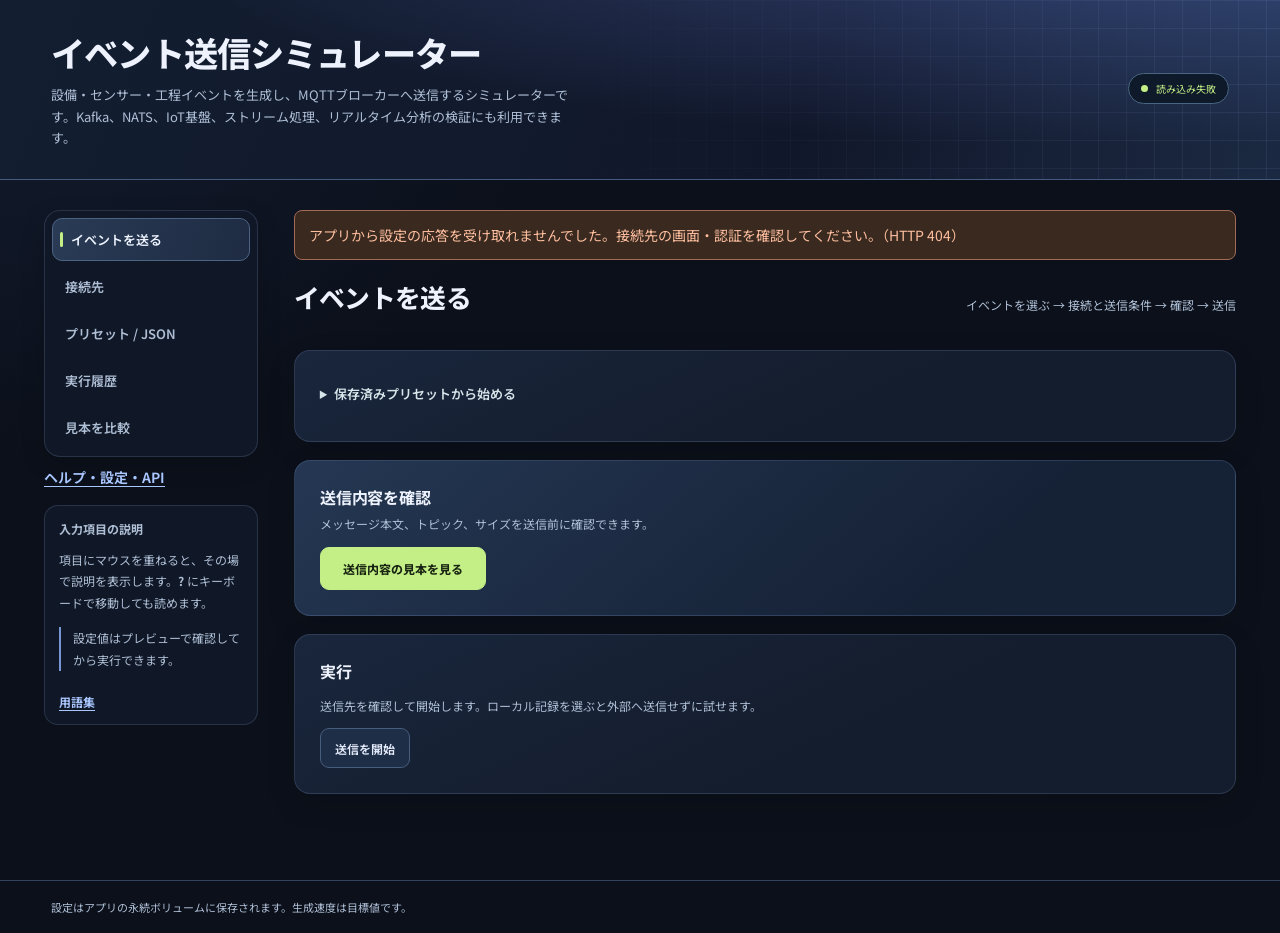
==== commit dc810170: "Improve product documentation, validation and operations" ====
--- a/static/index.html
+++ b/static/index.html
@@ -1,15 +1,19 @@
 <!doctype html>
 <html lang="ja">
-  <!-- 読解: 文字コード・表示幅・共通CSSと遅延実行JSを宣言する。本文の設定値や認証情報はここへ埋め込まない。 --><head>
+  <head>
     <meta charset="utf-8" />
     <meta name="viewport" content="width=device-width,initial-scale=1" />
     <title>Factory Stream Simulator</title>
     <link rel="stylesheet" href="/static/style.css" />
+    <link rel="stylesheet" href="/static/help.css" />
     <script src="/static/comparison.js" defer></script>
+    <script src="/static/api-client.js" defer></script>
     <script src="/static/app.js" defer></script>
+    <link rel="stylesheet" href="/static/capture-history.css" />
+    <script src="/static/capture-history.js" defer></script>
   </head>
   <body>
-    <!-- 読解: ツール名と接続表示の領域。health表示はブラウザーが取得した状態で更新する。 --><header>
+    <header>
       <div>
         <h1 id="title">イベント送信シミュレーター</h1>
         <p id="subtitle">設備・センサー・工程イベントを生成し、MQTTブローカーへ送信するシミュレーターです。Kafka、NATS、IoT基盤、ストリーム処理、リアルタイム分析の検証にも利用できます。</p>
@@ -17,7 +21,7 @@
       <span id="health" class="badge">接続中</span>
     </header>
     <div class="layout">
-      <!-- 読解: data-tabと画面IDの対応で切り替えるナビと説明欄。実処理の開始とは分離する。 --><aside>
+      <aside>
         <nav aria-label="メインメニュー">
           <button class="nav active" data-tab="generate">
             <span>イベントを送る</span></button
@@ -30,6 +34,7 @@
           </button>
           <button class="nav" type="button" data-tab="comparison">見本を比較</button>
         </nav>
+        <a class="help-entry" href="/help/">ヘルプ・設定・API</a>
         <div class="aside-note">
           <strong>入力項目の説明</strong>
           <p>
@@ -37,11 +42,12 @@
             にキーボードで移動しても読めます。
           </p>
           <p id="contextHelp">設定値はプレビューで確認してから実行できます。</p>
+          <a class="help-entry" href="/help/glossary.html">用語集</a>
         </div>
       </aside>
       <main>
-        <!-- 読解: 非同期操作の成功・失敗通知を支援技術にも伝える。初期状態では空にしておく。 --><div id="notice" role="status" aria-live="polite"></div>
-        <!-- 読解: プリセット読込み・動的生成条件・プレビュー・実行受付をまとめる。プレビューと投入を別ボタンにする。 --><section id="generate" class="tab active">
+        <div id="notice" role="status" aria-live="polite"></div>
+        <section id="generate" class="tab active">
           <div class="section-head">
             <div>
               <h2>イベントを送る</h2>
@@ -74,13 +80,13 @@
             <p id="presetDetails" class="note"></p>
           </details>
           </details>
-          <!-- 読解: スキーマからJavaScriptが生成欄を構築する空の受け皿。既定のブラウザー送信ではなく操作関数で検証する。 --><form id="runForm" novalidate><div id="runEditor"></div></form>
+          <form id="runForm" novalidate><div id="runEditor"></div></form>
           <section class="card preview-step" aria-labelledby="streamPreviewTitle">
             <h3 id="streamPreviewTitle">送信内容を確認</h3>
             <p class="muted">メッセージ本文、トピック、サイズを送信前に確認できます。</p>
             <button id="preview" class="primary" type="button">送信内容の見本を見る</button>
           </section>
-          <!-- 読解: SQLツールだけで表示する表検査・DDL表示・表準備。表示だけの操作とDDL実行を区別する。 --><div id="sqlActions" class="toolbar card" hidden>
+          <div id="sqlActions" class="toolbar card" hidden>
             <button id="inspectTable">接続先の列を確認</button
             ><button id="showDdl">作成DDLを表示</button
             ><button
@@ -90,7 +96,7 @@
               未作成のテーブルを作成
             </button>
           </div>
-          <!-- 読解: 代表サンプルとJSONを表示する領域。ここでの表示成功は全件・下流到達の保証ではない。 --><div id="previewPanel" class="card" hidden>
+          <div id="previewPanel" class="card" hidden>
             <h3>プレビュー <span class="badge">書き込みなし</span></h3>
             <p id="previewNote"></p>
             <div id="previewMessages"></div>
@@ -105,9 +111,9 @@
             <p class="muted">送信先を確認して開始します。ローカル記録を選ぶと外部へ送信せずに試せます。</p>
             <button id="start" type="button">送信を開始</button>
           </section>
-          <!-- 読解: 非同期ジョブの保存済み状態を表示する。受付と完了を区別するため独立した領域にする。 --><div id="currentJob" class="card" hidden></div>
-        </section>
-        <!-- 読解: 保存された接続先の一覧と編集。疎通試験は保存済みIDを使い、秘密値の再表示は行わない。 --><section id="connections" class="tab">
+          <div id="currentJob" class="card" hidden></div>
+        </section>
+        <section id="connections" class="tab">
           <div class="section-head">
             <div>
               <span class="eyebrow">DESTINATIONS</span>
@@ -124,7 +130,7 @@
               <h3 id="connectionTitle">接続先の編集</h3>
               <span class="badge">認証情報は暗号化保存</span>
             </div>
-            <!-- 読解: 接続方式別スキーマから編集欄を作る受け皿。認証値はサーバーへ送る入力でありHTMLへ初期埋込みしない。 --><form id="connectionForm" novalidate></form>
+            <form id="connectionForm" novalidate></form>
             <div class="actionbar">
               <button id="saveConnection" class="primary">接続先を保存</button
               ><button id="testConnection">保存済みの接続をテスト</button
@@ -159,9 +165,9 @@
               ><span id="connectionFileResult" class="muted"></span>
             </div>
           </details>
-          <!-- 読解: 選択した方式の注意事項を表示するだけの領域。接続許可や検証成功の代わりにはしない。 --><div class="card note" id="destinationAdvice"></div>
-        </section>
-        <!-- 読解: 宣言JSONの編集・取込み・保存・書出しを分離する。画面へ適用しただけでは実行しない。 --><section id="presets" class="tab">
+          <div class="card note" id="destinationAdvice"></div>
+        </section>
+        <section id="presets" class="tab">
           <div class="section-head">
             <div>
               <span class="eyebrow">REUSABLE CONFIGURATION</span>
@@ -212,14 +218,19 @@
             </label>
             <div class="actionbar">
               <button id="applyJson">JSONを画面に適用</button>
+              <label class="checkline">
+                <input type="checkbox" id="compactExport" checked />
+                既定値を省略
+              </label>
               <button id="exportPreset">JSONを書き出す</button>
+              <a class="help-entry" href="/help/templates.html">JSONの書き方</a>
             </div>
             <p class="muted">
               接続先のIDを参照します。パスワードやトークンは接続先画面で設定してください。
             </p>
           </div>
         </section>
-        <!-- 読解: 実行履歴と、stream専用の未配送再送を表示する。履歴の読出しと再送の副作用を別操作にする。 --><section id="history" class="tab">
+        <section id="history" class="tab">
           <div class="section-head">
             <div>
               <span class="eyebrow">RUN HISTORY</span>
@@ -227,7 +238,7 @@
             </div>
             <button id="refreshHistory">更新</button>
           </div>
-          <!-- 読解: streamツールでだけ表示する配送待ちの集計と再送条件。再送件数には上限を設定する。 --><div id="outboxPanel" class="card" hidden>
+          <div id="outboxPanel" class="card" hidden>
             <h3>永続 outbox</h3>
             <pre id="outboxSummary"></pre>
             <div class="toolbar">
@@ -247,6 +258,20 @@
               応答が失われた際は重複し得ます。受信側でrecord_keyによる重複排除を行ってください。
             </p>
           </div>
+          <details id="capturePanel" class="card capture-history">
+            <summary>ローカル記録の本文を見る</summary>
+            <p class="muted">
+              「ローカル記録」へ送ったイベントを表示します。外部の送信先へ流したイベントはここに表示されません。
+            </p>
+            <div class="toolbar">
+              <button id="captureLatest" type="button">最新を取得</button>
+              <button id="capturePrevious" type="button" disabled>新しい記録</button>
+              <button id="captureNext" type="button" disabled>古い記録</button>
+              <a id="captureDownload" hidden download>表示中のページをJSONLで保存</a>
+            </div>
+            <p id="captureStatus" role="status" aria-live="polite">開くと記録を取得します。</p>
+            <ol id="captureList"></ol>
+          </details>
           <div id="historyList"></div>
         </section>
         <section id="comparison" class="tab" aria-labelledby="comparisonTitle">
@@ -303,8 +328,8 @@
         </section>
       </main>
     </div>
-    <!-- 読解: 共通の文脈ヘルプを表示する浮動領域。非表示時は本文の操作を妨げない。 --><div id="tooltip" role="tooltip" hidden></div>
-    <!-- 読解: 接続と生成を利用者が管理する前提を示す固定の案内。実行結果の証明ではない。 --><footer>
+    <div id="tooltip" role="tooltip" hidden></div>
+    <footer>
       設定はアプリの永続ボリュームに保存されます。生成速度は目標値です。
     </footer>
   </body>
--- a/static/style.css
+++ b/static/style.css
@@ -1,18 +1,19 @@
 @font-face {
-  font-family: "Zen Kaku Gothic New";
-  src: url("/static/fonts/zen-kaku-gothic-new-regular.woff2") format("woff2");
+  font-family: "Noto Sans JP";
+  src: url("/static/fonts/noto-sans-jp-all.woff2") format("woff2");
   font-style: normal;
-  font-weight: 400 500;
+  font-weight: 100 900;
   font-display: swap;
 }
 @font-face {
-  font-family: "Zen Kaku Gothic New";
-  src: url("/static/fonts/zen-kaku-gothic-new-bold.woff2") format("woff2");
+  font-family: "Noto Sans JP";
+  src: url("/static/fonts/noto-sans-jp-ui.woff2") format("woff2");
   font-style: normal;
-  font-weight: 600 800;
+  font-weight: 100 900;
   font-display: swap;
-}
-/* 読解: 色・文字・寸法の共通基準。変数を介して各画面の見た目を揃える。 */:root {
+  unicode-range: U+0020-007E, U+00B5, U+00B7, U+00D7, U+2014, U+2026, U+2191-2193, U+3000-303F, U+3041-3096, U+3099-30FF, U+4E00, U+4E07, U+4E09-4E0B, U+4E0D-4E0E, U+4E21, U+4E26, U+4E2D, U+4E38, U+4E3B, U+4E71, U+4E86, U+4E88, U+4E8B-4E8C, U+4E92, U+4EA4, U+4EBA, U+4ECA, U+4ED5-4ED6, U+4ED8, U+4EE3, U+4EE5, U+4EEE, U+4EF6, U+4EFB, U+4F11, U+4F1D, U+4F34, U+4F3C, U+4F4D-4F4E, U+4F53, U+4F55, U+4F59, U+4F5C, U+4F7F, U+4F8B, U+4F9B, U+4F9D, U+4FA1, U+4FC2, U+4FDD, U+4FE1, U+500B, U+500D, U+5019, U+5024, U+504F, U+505C, U+5065, U+5074, U+507D, U+5099, U+50B7, U+50BE, U+50CD, U+50CF, U+5104, U+512A, U+5143, U+5148, U+5165, U+5168, U+516C, U+5171, U+5177, U+5185, U+518D, U+5199, U+51AA, U+51E6, U+51FA, U+5206-5207, U+5217, U+521D, U+5224-5225, U+5229, U+5230, U+5236, U+523B, U+5247, U+524A, U+524D, U+526F, U+5272, U+529B, U+529F-52A0, U+52A9, U+52B9, U+52D5, U+52D9, U+52DD, U+5305, U+5316, U+533A, U+533F, U+534A, U+5354, U+5358, U+5370, U+5373, U+5378, U+539F, U+53B3, U+53BB, U+53C2, U+53CA, U+53CD-53CE, U+53D6-53D7, U+53E3-53E4, U+53EF-53F0, U+53F3, U+53F7, U+5404, U+5408, U+540C-540D, U+5411, U+5426, U+542B, U+544A, U+5468, U+5473, U+547C-547D, U+548C, U+54C1, U+554F, U+5668, U+56DB, U+56DE, U+56F2-56F3, U+56FA, U+5727-5728, U+5730, U+5747, U+5766, U+578B, U+57CB, U+57DF, U+57FA, U+5831, U+5834, U+5883, U+5897, U+58CA, U+58F2, U+5909, U+5916, U+591A, U+5927, U+5931, U+5951, U+5968, U+59A5, U+59A8, U+59CB, U+59D4, U+5B50, U+5B57-5B58, U+5B88-5B89, U+5B8C, U+5B9A-5B9B, U+5B9F, U+5BA3, U+5BB3, U+5BB9, U+5BC4, U+5BC6, U+5BF8, U+5BFE-5BFF, U+5C02, U+5C0A, U+5C0E-5C0F, U+5C11, U+5C3E, U+5C4A, U+5C55, U+5C5E, U+5C64-5C65, U+5C90, U+5D29, U+5DE1, U+5DE5-5DE6, U+5DE8, U+5DEE, U+5DF1, U+5DFB, U+5E03, U+5E0C, U+5E2F-5E30, U+5E38, U+5E45, U+5E73-5E74, U+5E8F, U+5E95, U+5EA6-5EA7, U+5EAB, U+5EC3, U+5EF6, U+5F0F, U+5F15, U+5F27, U+5F35, U+5F37, U+5F53, U+5F62, U+5F71, U+5F85, U+5F8C, U+5F90, U+5F93, U+5F97, U+5FA1, U+5FA9, U+5FC3, U+5FC5, U+5FDC, U+6027, U+60C5, U+60F3, U+610F, U+614B, U+61B6, U+6210, U+623B, U+6240, U+624B, U+6271, U+627F-6280, U+6291, U+6295, U+6298, U+629E, U+62BC-62BD, U+62C5, U+62D2, U+62E0-62E1, U+62EC, U+6301, U+6307, U+6319, U+632F, U+633F, U+6357, U+6368, U+6392, U+639B, U+63A1-63A2, U+63A5, U+63A8, U+63C3, U+63CF-63D0, U+63DB, U+63E1, U+63F4, U+640D, U+643A, U+6442, U+64CD, U+64EC, U+652F, U+6539, U+653E, U+6557, U+6563, U+6570, U+6574, U+6587, U+659C, U+65AD, U+65B0, U+65B9, U+65BD, U+65E2, U+65E5, U+65E7, U+6607, U+660E, U+6620, U+6642, U+666F, U+6697, U+66F4, U+66F8, U+66FF-6700, U+6709, U+671B, U+671F, U+672A-672C, U+675F, U+6761, U+6765, U+6790, U+679A, U+679C, U+67A0, U+67B6, U+67FB, U+6821, U+683C, U+6841, U+6848, U+68B1, U+68DA, U+691C, U+696D, U+69CB, U+69D8, U+6A19, U+6A21, U+6A29-6A2A, U+6A5F, U+6B04, U+6B20-6B21, U+6B62-6B63, U+6B69, U+6B74, U+6B8A-6B8B, U+6BB5, U+6BCD-6BCE, U+6BD4, U+6C0F, U+6C17, U+6C38, U+6C42, U+6C4E, U+6C7A, U+6CBF, U+6CC1, U+6CD5, U+6CE2, U+6CE8, U+6D3E, U+6D41, U+6D6E, U+6D88, U+6DF1, U+6DF7, U+6DFB, U+6E08-6E09, U+6E21, U+6E29, U+6E2C, U+6E80, U+6E90, U+6E96, U+6EDE, U+6F0F, U+6F14, U+70B9, U+7121, U+7167, U+71B1, U+7247-7248, U+7269, U+7279, U+72B6, U+72EC, U+7336, U+7387, U+73FE, U+7406, U+74B0, U+751F, U+7523, U+7528, U+7531, U+753B, U+754C, U+7559, U+7565, U+756A, U+7570, U+758E, U+7591, U+767A-767B, U+767D, U+7684, U+76BF, U+76E3-76E4, U+76EE, U+76F4, U+76F8, U+76FE, U+7701, U+771F, U+7740, U+77AC, U+77DB, U+77E5, U+77ED, U+7834, U+78BA, U+793A, U+7968, U+7981, U+79D2, U+79D8, U+79F0, U+79FB, U+7A0B, U+7A0E, U+7A2E, U+7A3C, U+7A4D, U+7A7A, U+7A81, U+7A93, U+7ACB, U+7AEF, U+7AF6, U+7B26, U+7B2C, U+7B49, U+7B54, U+7B87, U+7B97, U+7BA1, U+7BC0, U+7BC4, U+7BC9, U+7C21, U+7C8B, U+7C92, U+7CBE, U+7CFB, U+7D04, U+7D0B, U+7D0D, U+7D14, U+7D20, U+7D22, U+7D2F-7D30, U+7D42, U+7D44, U+7D4C, U+7D50, U+7D5E, U+7D61, U+7D71, U+7D76, U+7D99-7D9A, U+7DAD, U+7DCF, U+7DD2, U+7DDA, U+7DE8-7DE9, U+7E1B, U+7E26, U+7E2E, U+7E3E, U+7E70, U+7F6E, U+7F72, U+7FA4, U+7FA9, U+8005, U+80A2, U+80CC, U+80FD, U+8108, U+81EA, U+81F4, U+822C, U+826F, U+8272, U+82F1, U+8377, U+843D, U+884C, U+8853, U+885D, U+8868, U+88C5, U+88D5, U+88DC, U+88FD, U+8907, U+8981, U+898B, U+898F, U+8996, U+89A7, U+89AA, U+89B3, U+89E3, U+89E6, U+8A00, U+8A08, U+8A18, U+8A2D, U+8A31, U+8A33, U+8A3C, U+8A55, U+8A66, U+8A70, U+8A72-8A73, U+8A8D, U+8A9E, U+8AA4, U+8AAC-8AAD, U+8ABF, U+8ACB, U+8AD6, U+8B58, U+8B66, U+8B72, U+8B77, U+8C61, U+8CA0, U+8CA8, U+8CB8, U+8CBC, U+8CC7, U+8CEA, U+8CFC, U+8D64, U+8D70, U+8D77, U+8D85, U+8D8A, U+8DB3, U+8DE1, U+8DEF, U+8EE2, U+8EF8, U+8EFD, U+8F03, U+8F09, U+8F9E, U+8FBA, U+8FBC, U+8FBF, U+8FC2, U+8FD1, U+8FD4, U+8FF0, U+8FFD, U+9001, U+9006, U+9010, U+9014, U+901A, U+901F-9020, U+9023, U+9032, U+9045, U+904E, U+9054-9055, U+9069, U+9077-9078, U+907F, U+90E8, U+914D, U+91C8, U+91CD, U+91CF, U+91D1, U+91DD, U+9332, U+9375, U+9396, U+9577, U+9580, U+9589, U+958B, U+9593, U+95A2, U+95B2, U+95BE, U+9632, U+964D, U+9650, U+9664-9665, U+968E, U+9694, U+969B-969C, U+96A0, U+96A3, U+96C6, U+96E2, U+9732, U+9752, U+9759, U+975E, U+9762, U+97FF, U+9805-9806, U+9808, U+9818, U+982D, U+983B-983C, U+984D, U+985E, U+98DB, U+98DF, U+9A13, U+9AA8, U+9AD8, U+9ED9, U+FF01-FF9F, U+FFA1-FFBE, U+FFC2-FFC7, U+FFCA-FFCF, U+FFD2-FFD7, U+FFDA-FFDC, U+FFE0-FFE6, U+FFE8-FFEE;
+}
+:root {
   color-scheme: dark;
   --bg: #10171d;
   --panel: #17232c;
@@ -22,10 +23,10 @@
   --muted: #9dafbb;
   --accent: #72dec7;
   --warn: #f7c783;
-  font-family: "Zen Kaku Gothic New", "Hiragino Sans", "Yu Gothic", "Meiryo", system-ui, sans-serif;
+  font-family: "Noto Sans JP", "Hiragino Sans", "Yu Gothic", "Meiryo", "Noto Sans CJK JP", sans-serif;
   font-size: 14px;
 }
-/* 読解: 幅と余白の計算をborder-boxへ統一し、入力欄のはみ出しを抑える。 */* {
+* {
   box-sizing: border-box;
 }
 body {
@@ -33,7 +34,7 @@
   background: var(--bg);
   color: var(--ink);
 }
-/* 読解: ヘッダーの情報階層と見出し。状態表示はDOM側で変更する。 */header {
+header {
   padding: 30px 4vw 26px;
   border-bottom: 1px solid var(--line);
   display: flex;
@@ -71,7 +72,7 @@
   margin: 0;
   color: var(--muted);
 }
-/* 読解: ナビと本文の全体配置。狭い画面の変更は末尾のmedia条件で上書きする。 */.layout {
+.layout {
   display: grid;
   grid-template-columns: 222px minmax(0, 1fr);
   max-width: 1500px;
@@ -81,7 +82,7 @@
   padding: 30px 18px;
   border-right: 1px solid var(--line);
 }
-/* 読解: タブナビの配置と選択状態。activeはJavaScriptから付け替える。 */nav {
+nav {
   display: grid;
   gap: 8px;
 }
@@ -120,7 +121,7 @@
   padding: 30px clamp(16px, 3vw, 42px);
   min-width: 0;
 }
-/* 読解: セクション見出し・カード・入力グリッドの共通レイアウト。 */.section-head {
+.section-head {
   display: flex;
   justify-content: space-between;
   align-items: center;
@@ -149,7 +150,7 @@
   font-weight: 500;
   color: #c7d6dc;
 }
-/* 読解: 入力部品の基礎表示。型ごとの例外とfocus・invalid表示を後続で補う。 */input,
+input,
 select,
 textarea {
   width: 100%;
@@ -176,9 +177,9 @@
 textarea {
   resize: vertical;
   line-height: 1.6;
-  font-family: ui-monospace, SFMono-Regular, Consolas, "Zen Kaku Gothic New", "Yu Gothic", monospace;
-}
-/* 読解: キーボード操作時の焦点と不正入力を視覚化し、通常状態と区別する。 */input:focus,
+  font-family: ui-monospace, SFMono-Regular, Consolas, "Noto Sans JP", "Yu Gothic", "Noto Sans CJK JP", monospace;
+}
+input:focus,
 select:focus,
 textarea:focus,
 button:focus-visible,
@@ -190,7 +191,7 @@
 textarea:invalid {
   border-color: #da826c;
 }
-/* 読解: 操作ボタンの基本形とhover・disabled状態。実際の多重実行抑止はJavaScript側が担う。 */button {
+button {
   cursor: pointer;
   background: var(--panel2);
   border: 1px solid var(--line);
@@ -209,7 +210,7 @@
   opacity: 0.45;
   cursor: wait;
 }
-/* 読解: 主操作・補助操作・危険操作の強調差を定義する。見た目だけで権限を変えない。 */.primary {
+.primary {
   background: var(--accent);
   color: #0f2923;
   font-weight: 700;
@@ -231,7 +232,7 @@
 .danger {
   color: #ffa58e;
 }
-/* 読解: 操作列の折返しとコンパクト入力の幅をまとめ、画面幅に追従させる。 */.toolbar,
+.toolbar,
 .actionbar {
   display: flex;
   align-items: end;
@@ -272,13 +273,13 @@
   padding: 5px 10px;
   white-space: nowrap;
 }
-/* 読解: 選択されたタブだけを表示する。非表示はデータ消去や処理停止を意味しない。 */.tab {
+.tab {
   display: none;
 }
 .tab.active {
   display: block;
 }
-/* 読解: ヘルプの操作点と浮動説明を表示する。マウス以外の焦点操作も併用する。 */.help {
+.help {
   display: inline-flex;
   align-items: center;
   justify-content: center;
@@ -314,7 +315,7 @@
   overflow-wrap: anywhere;
   pointer-events: none;
 }
-/* 読解: 折畳み説明と項目編集カードの見出し・操作列を整える。 */details > summary {
+details > summary {
   cursor: pointer;
   color: #d6e5e9;
   font-weight: 600;
@@ -365,7 +366,7 @@
   margin: 12px 0;
   font-size: 12px;
 }
-/* 読解: 接続プロファイル一覧と選択表示。選択クラスはクライアント状態から反映する。 */.profile-list {
+.profile-list {
   display: grid;
   grid-template-columns: repeat(auto-fill, minmax(220px, 1fr));
   gap: 12px;
@@ -382,7 +383,7 @@
   border-color: var(--accent);
   background: #203930;
 }
-/* 読解: JSONなど整形済み出力の空白を保ち、横長の内容をスクロール可能にする。 */pre {
+pre {
   font-size: 12px;
   line-height: 1.7;
   white-space: pre-wrap;
@@ -397,7 +398,7 @@
   font-size: 12px;
   tab-size: 2;
 }
-/* 読解: プレビュー表の横幅を制限せず、外側でスクロールを受け持つ。 */.table-scroll {
+.table-scroll {
   overflow: auto;
   max-height: 350px;
 }
@@ -420,7 +421,7 @@
   color: var(--accent);
   font-size: 11px;
 }
-/* 読解: 通知に内容がある場合だけ枠を表示し、error状態では失敗色へ切り替える。 */#notice:not(:empty) {
+#notice:not(:empty) {
   border: 1px solid #527167;
   background: #1c352c;
   color: #b5f6dc;
@@ -435,7 +436,7 @@
   background: #39291f;
   color: #ffbf9f;
 }
-/* 読解: 進捗バーと統計表示。表示用割合は実行結果の意味と区別する。 */.job-progress {
+.job-progress {
   height: 6px;
   background: #0b171d;
   border-radius: 6px;
@@ -462,7 +463,7 @@
   font-size: 12px;
   line-height: 1.8;
 }
-/* 読解: 固定案内と認証情報状態の文字表現を整える。 */footer {
+footer {
   border-top: 1px solid var(--line);
   padding: 18px 4vw;
   color: var(--muted);
@@ -474,12 +475,12 @@
 [hidden] {
   display: none !important;
 }
-/* 読解: 十分な横幅では編集項目を多列化する。基礎ルールの宣言を変更せず条件付きで上書きする。 */@media (min-width: 1100px) {
+@media (min-width: 1100px) {
   .grid {
     grid-template-columns: repeat(3, minmax(0, 1fr));
   }
 }
-/* 読解: 狭い画面ではナビ・操作列・フォームを縦寄せにし、横溢れを抑える。 */@media (max-width: 760px) {
+@media (max-width: 760px) {
   header {
     padding: 20px;
   }
@@ -540,7 +541,7 @@
   }
 }
 
-/* 読解: プリセット説明の改行を保ち、空欄や長文でもカード内で読めるようにする。 */#presetDetails {
+#presetDetails {
   white-space: pre-wrap;
   border-left: 2px solid var(--accent);
   padding: 10px 18px;
@@ -761,3 +762,351 @@
 .comparison-table .comparison-changed {
   background: rgba(59, 178, 160, 0.14);
 }
+
+/* 画面全体で使う余白・階層・操作状態 */
+:root {
+  --bg: #0b101a;
+  --panel: #141d2d;
+  --panel2: #1c2940;
+  --line: #34435d;
+  --ink: #edf2fc;
+  --muted: #aebed5;
+  --accent: #c4ef86;
+  --warn: #ffd28b;
+  --input: #0b1425;
+  --focus: #c4ef86;
+  --edge: rgba(168, 192, 239, .16);
+  font-size: 14px;
+  font-kerning: normal;
+}
+body {
+  min-height: 100vh;
+  background:
+    radial-gradient(ellipse at 0% 8%, rgba(58, 83, 149, .16), transparent 40rem),
+    var(--bg);
+}
+header {
+  isolation: isolate;
+  position: relative;
+  min-height: 156px;
+  padding: 28px max(4vw, calc((100vw - 1390px) / 2)) 30px;
+  gap: 18px;
+  background:
+    radial-gradient(ellipse at 90% -45%, rgba(115, 150, 255, .35), transparent 62%),
+    linear-gradient(112deg, #131e31, #11172a 63%, #1b2942);
+  border-bottom-color: #455b7d;
+}
+header::before {
+  content: "";
+  position: absolute;
+  z-index: -1;
+  inset: 0 0 0 42%;
+  background-image:
+    linear-gradient(rgba(164, 191, 247, .09) 1px, transparent 1px),
+    linear-gradient(90deg, rgba(164, 191, 247, .09) 1px, transparent 1px);
+  background-size: 28px 28px;
+  mask-image: linear-gradient(90deg, transparent, black);
+  pointer-events: none;
+}
+header > div {
+  min-width: 0;
+}
+header h1 {
+  font-size: clamp(25px, 1.8vw + .8rem, 40px);
+  line-height: 1.18;
+  letter-spacing: -.025em;
+  font-weight: 780;
+  margin: 4px 0 12px;
+  overflow-wrap: anywhere;
+}
+header p {
+  max-width: 75ch;
+  line-height: 1.65;
+  font-size: 13px;
+}
+header > .badge {
+  display: inline-flex;
+  align-items: center;
+  gap: 8px;
+  padding: 7px 12px;
+  border-radius: 99px;
+  background: #0e192a;
+  border-color: #486681;
+  font-variant-numeric: tabular-nums;
+}
+header > .badge::before {
+  content: "";
+  width: 7px;
+  height: 7px;
+  border-radius: 50%;
+  background: currentColor;
+  flex: 0 0 auto;
+}
+.layout {
+  max-width: 1460px;
+  padding: 30px clamp(16px, 3.6vw, 44px) 68px;
+  gap: clamp(18px, 2.8vw, 40px);
+  grid-template-columns: 214px minmax(0, 1fr);
+}
+.layout > aside,
+.layout > main {
+  padding: 0;
+  border-right: 0;
+  min-width: 0;
+}
+.layout > aside > nav {
+  gap: 4px;
+  padding: 7px;
+  min-width: 0;
+  background: #101827;
+  border: 1px solid var(--edge);
+  border-radius: 16px;
+  box-shadow: 0 8px 24px rgb(0 0 0 / .15);
+}
+nav .nav {
+  position: relative;
+  display: flex;
+  justify-content: flex-start;
+  align-items: center;
+  min-height: 43px;
+  min-width: 0;
+  padding: 10px 12px;
+  gap: 6px;
+  border-radius: 10px;
+  border-color: transparent;
+  background: transparent;
+  font-size: 13px;
+  font-weight: 600;
+  white-space: normal;
+  overflow-wrap: anywhere;
+}
+nav .nav:hover {
+  background: #1a2840;
+}
+nav .nav.active {
+  background: linear-gradient(100deg, #2a3b55, #1e2b43);
+  border-color: #4c6384;
+  color: #eef4ff;
+  padding-left: 18px;
+}
+nav .nav.active::before {
+  content: "";
+  position: absolute;
+  left: 7px;
+  width: 3px;
+  height: 15px;
+  border-radius: 3px;
+  background: var(--accent);
+}
+.aside-note {
+  margin-top: 18px;
+  padding: 14px;
+  border: 1px solid var(--edge);
+  border-radius: 14px;
+  color: var(--muted);
+  background: #101827;
+}
+#contextHelp {
+  margin-top: 14px;
+  color: var(--muted);
+  border-color: #7895d4;
+}
+main h2 {
+  color: var(--ink);
+  font-size: clamp(22px, 1.25vw + .7rem, 31px);
+  line-height: 1.28;
+  margin: 0 0 17px;
+  letter-spacing: -.026em;
+  font-weight: 760;
+  overflow-wrap: anywhere;
+}
+main h3 {
+  font-size: 16px;
+  line-height: 1.4;
+  font-weight: 720;
+  letter-spacing: -.01em;
+}
+.card {
+  padding: clamp(15px, 2.1vw, 25px);
+  border: 1px solid var(--edge);
+  border-radius: 16px;
+  background: linear-gradient(155deg, #19263c, var(--panel) 60%);
+  box-shadow: 0 10px 30px rgb(0 0 0 / .12);
+}
+label,
+.field-label {
+  color: #d7e2f4;
+  font-size: 13px;
+  line-height: 1.5;
+  font-weight: 570;
+}
+input,
+select,
+textarea {
+  border-color: #405370;
+  border-radius: 9px;
+  background-color: var(--input);
+  color: var(--ink);
+}
+input:focus-visible,
+select:focus-visible,
+textarea:focus-visible,
+summary:focus-visible,
+button:focus-visible,
+[tabindex="0"]:focus-visible {
+  outline: 2px solid var(--focus);
+  outline-offset: 3px;
+}
+button {
+  border-radius: 9px;
+  min-height: 40px;
+  border-color: #485c7d;
+  background-color: #1f2e47;
+  color: #e4ecfc;
+  font-weight: 620;
+}
+button:hover:not(:disabled) {
+  border-color: #aac2e8;
+}
+button.primary {
+  border-color: var(--accent);
+  background: var(--accent);
+  color: #182411;
+  font-weight: 750;
+}
+button.primary:hover:not(:disabled) {
+  border-color: #e8ffc7;
+  background: #d9fbad;
+  color: #111b0c;
+}
+button:disabled {
+  opacity: .58;
+}
+.card .badge {
+  background: #1c2b43;
+  border-color: #465d81;
+}
+.preset-scenario {
+  border-left: 3px solid #91aaff;
+  background: #1d2c46;
+}
+.preview-step {
+  background: linear-gradient(140deg, #253753, #152135 72%);
+}
+summary {
+  color: #e4ecfc;
+  overflow-wrap: anywhere;
+}
+.table-scroll,
+.comparison-table {
+  border: 1px solid var(--edge);
+  border-radius: 10px;
+}
+th {
+  color: #d3def2;
+  background: #1b2a43;
+}
+pre,
+.code {
+  background: #0a1323;
+  border-color: #344662;
+  color: #d7e6fd;
+  font-variant-numeric: tabular-nums;
+}
+.comparison-table .comparison-changed {
+  background: rgba(163, 215, 109, .12);
+}
+.comparison-catalog button[aria-pressed="true"],
+.comparison-selection li {
+  border-color: #89ac65;
+  background: rgba(171, 222, 120, .13);
+}
+@media (max-width: 760px) {
+  header {
+    min-height: 0;
+    padding: 22px 4vw;
+  }
+  .layout {
+    display: grid;
+    grid-template-columns: minmax(0, 1fr);
+    padding-top: 16px;
+    gap: 20px;
+  }
+  .layout > aside > nav {
+    display: grid;
+    grid-template-columns: repeat(3, minmax(0, 1fr));
+  }
+  .layout > aside > nav > .nav {
+    justify-content: flex-start;
+    font-size: 12px;
+  }
+  .layout > aside > .aside-note {
+    display: none;
+  }
+}
+@media (max-width: 480px) {
+  header {
+    align-items: flex-start;
+  }
+  header p {
+    font-size: 12px;
+  }
+  .layout > aside > nav {
+    grid-template-columns: repeat(2, minmax(0, 1fr));
+  }
+}
+
+@media (max-width: 980px) {
+  .layout {
+    grid-template-columns: minmax(0, 1fr);
+    padding-top: 16px;
+    gap: 20px;
+  }
+  .layout > aside > nav {
+    display: grid;
+    grid-template-columns: repeat(auto-fit, minmax(min(150px, 100%), 1fr));
+  }
+  .layout > aside > .aside-note {
+    display: none;
+  }
+}
+@media (max-width: 520px) {
+  .section-head {
+    flex-wrap: wrap;
+    align-items: flex-start;
+    gap: 10px 14px;
+  }
+  .section-head button {
+    flex: 0 0 auto;
+    max-width: 100%;
+  }
+  .layout > aside > nav {
+    grid-template-columns: repeat(2, minmax(0, 1fr));
+  }
+  .layout > aside > nav > .nav {
+    padding-inline: 8px;
+    word-break: auto-phrase;
+  }
+  .layout > aside > nav > .nav.active {
+    padding-left: 12px;
+  }
+  .layout > aside > nav > .nav.active::before {
+    left: 4px;
+  }
+}
+select {
+  text-overflow: ellipsis;
+}
+
+@media (max-width: 980px) {
+  .field-head {
+    grid-template-columns: repeat(2, minmax(0, 1fr));
+  }
+  .field-head > :first-child,
+  .field-head > .field-actions {
+    grid-column: 1 / -1;
+  }
+  .field-head > .field-actions {
+    flex-wrap: wrap;
+  }
+}
--- a/static/help.css
+++ b/static/help.css
@@ -0,0 +1,82 @@
+.help-page {
+  min-width: 0;
+  margin: 0;
+  color: #e9f0fb;
+}
+.help-top, .help-layout {
+  width: min(1280px, 100% - 40px);
+  margin-inline: auto;
+}
+.help-top {
+  display: flex;
+  flex-wrap: wrap;
+  align-items: center;
+  justify-content: space-between;
+  gap: 12px 24px;
+  padding-block: 24px;
+  border-bottom: 1px solid #354766;
+}
+.help-page a { color: #a9c6ff; overflow-wrap: anywhere; }
+.help-top .help-home { color: #e9f0fb; font-weight: 800; font-size: 1.2rem; text-decoration: none; }
+.help-layout {
+  display: grid;
+  grid-template-columns: 216px minmax(0, 1fr);
+  align-items: start;
+  gap: clamp(20px, 4vw, 50px);
+  padding-block: 25px 70px;
+}
+.help-page .help-nav {
+  display: flex;
+  flex-direction: column;
+  padding: 8px;
+  gap: 4px;
+  border: 1px solid #354766;
+  border-radius: 15px;
+  background: #151f31;
+}
+.help-nav a {
+  display: block;
+  padding: 11px 12px;
+  border-radius: 9px;
+  text-decoration: none;
+  color: #e9f0fb;
+  font-weight: 650;
+  font-size: .92rem;
+}
+.help-nav a[aria-current] { background: #263750; box-shadow: inset 3px 0 #c6ef83; }
+.help-nav a:hover { background: #263750; }
+.help-content { min-width: 0; max-width: 100%; line-height: 1.85; }
+.help-content h1 { font-size: clamp(1.65rem, 4vw, 2.7rem); line-height: 1.35; overflow-wrap: anywhere; }
+.help-content h2 { margin-top: 2.25rem; border-bottom: 1px solid #354766; padding-bottom: .45em; }
+.help-content h3 { margin-top: 1.5rem; }
+.help-content :is(h2, h3) { scroll-margin-top: 1rem; }
+.help-content p { max-width: 77ch; }
+.help-content li + li { margin-top: .55em; }
+.help-content :is(ul, ol) { padding-inline-start: 1.75em; }
+.help-content img { display: block; max-width: 100%; height: auto; border: 1px solid #354766; border-radius: 12px; }
+.help-content table { width: 100%; table-layout: fixed; }
+.help-content th, .help-content td { white-space: normal; overflow-wrap: anywhere; vertical-align: top; }
+.help-content pre { white-space: pre; overflow: auto; max-width: 100%; }
+.help-content :not(pre) > code { color: #d3e8ff; background: #20304a; padding: .09em .28em; border-radius: 3px; overflow-wrap: anywhere; }
+.help-content .help-outline { display: flex; flex-wrap: wrap; gap: 6px 16px; padding: 10px 0 18px; font-size: .88rem; }
+.help-search { padding: 12px 16px; border: 1px solid #354766; border-radius: 10px; background: #151f31; }
+.help-search label { display: block; }
+.help-search input { width: 100%; }
+.help-search p { margin-bottom: 0; }
+.help-content [hidden], .help-search[hidden] { display: none; }
+.help-skip { position: fixed; top: 12px; left: 12px; z-index: 9; padding: 10px; background: #101727; transform: translateY(-130%); }
+.help-skip:focus { transform: translateY(0); }
+.help-entry { display: inline-block; margin-top: 10px; color: #a9c6ff; font-weight: 650; text-decoration: underline; text-underline-offset: .22em; }
+@media (max-width: 780px) {
+  .help-top, .help-layout { width: calc(100% - 32px); }
+  .help-layout { grid-template-columns: minmax(0, 1fr); gap: 14px; }
+  .help-page .help-nav { display: grid; grid-template-columns: repeat(auto-fit, minmax(132px, 1fr)); }
+}
+@media (max-width: 520px) {
+  .help-content :is(th, td) { padding: .4rem; font-size: .87rem; }
+  .help-nav a { padding: 9px; }
+}
+
+.checkline { display: inline-flex; align-items: center; flex-wrap: wrap; gap: .42rem; }
+.checkline input[type=checkbox] { width: auto; }
+#notice { white-space: pre-wrap; overflow-wrap: anywhere; }
--- a/static/capture-history.css
+++ b/static/capture-history.css
@@ -0,0 +1,33 @@
+.capture-history {
+  overflow-wrap: anywhere;
+}
+
+.capture-history .toolbar {
+  align-items: center;
+  flex-wrap: wrap;
+}
+
+.capture-history ol {
+  display: grid;
+  gap: .65rem;
+  list-style: none;
+  padding: 0;
+}
+
+.capture-history li {
+  background: var(--panel, #111a29);
+  border: 1px solid var(--line, #344762);
+  border-radius: .7rem;
+  display: grid;
+  padding: .8rem;
+  gap: .35rem;
+}
+
+.capture-history small {
+  color: var(--muted, #afbdd1);
+}
+
+.capture-history pre {
+  white-space: pre-wrap;
+  overflow-wrap: anywhere;
+}
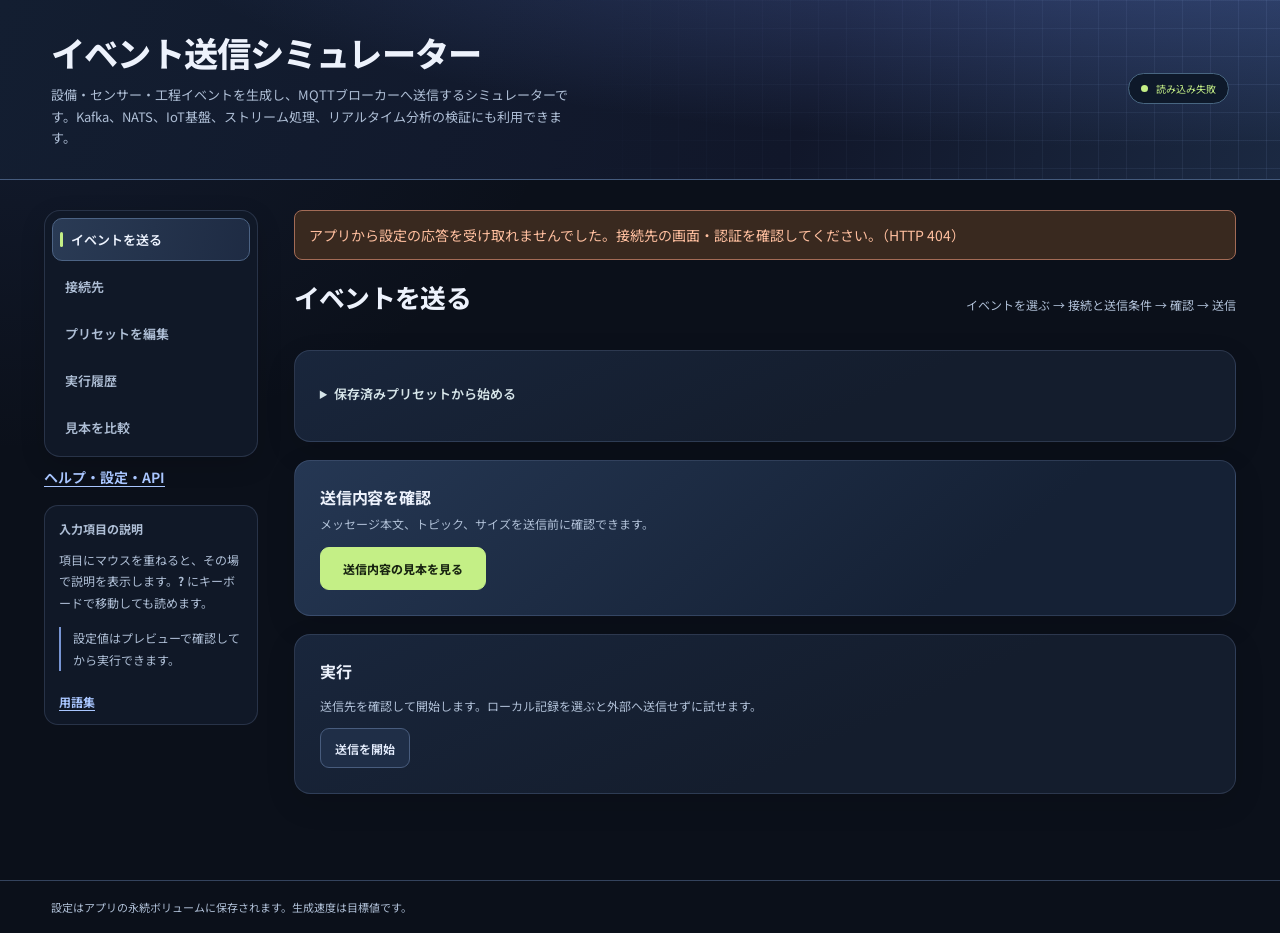
==== commit 9e2195a9: "Add an interactive preset editor" ====
--- a/static/index.html
+++ b/static/index.html
@@ -3,11 +3,14 @@
   <head>
     <meta charset="utf-8" />
     <meta name="viewport" content="width=device-width,initial-scale=1" />
-    <title>Factory Stream Simulator</title>
+    <title>イベント送信シミュレーター</title>
     <link rel="stylesheet" href="/static/style.css" />
     <link rel="stylesheet" href="/static/help.css" />
     <script src="/static/comparison.js" defer></script>
     <script src="/static/api-client.js" defer></script>
+    <link rel="stylesheet" href="/static/preset-editor.css" />
+    <script src="/static/preset-editor-config.js" defer></script>
+    <script src="/static/preset-editor.js" defer></script>
     <script src="/static/app.js" defer></script>
     <link rel="stylesheet" href="/static/capture-history.css" />
     <script src="/static/capture-history.js" defer></script>
@@ -28,7 +31,7 @@
           ><button class="nav" data-tab="connections">
             <span>接続先</span></button
           ><button class="nav" data-tab="presets">
-            <span>プリセット / JSON</span></button
+            <span>プリセットを編集</span></button
           ><button class="nav" data-tab="history">
             <span>実行履歴</span>
           </button>
@@ -47,6 +50,7 @@
       </aside>
       <main>
         <div id="notice" role="status" aria-live="polite"></div>
+        <p id="previewWarnings" class="note" style="white-space: pre-wrap" role="status" hidden></p>
         <section id="generate" class="tab active">
           <div class="section-head">
             <div>
@@ -68,7 +72,8 @@
               data-help="保存済みプリセットを読み込みます。画面の編集中の設定は置き換わります。"
               >ひな型（プリセット）<select id="presetSelect"></select></label
             ><button id="loadPreset">ひな型を読み込む</button
-            ><button id="resetRun" class="ghost">初期値</button
+            >
+              <button id="editSelectedPreset" type="button">プリセットを編集</button><button id="resetRun" class="ghost">初期値</button
             ><button id="toPreset" class="ghost">この設定を保存…</button>
           </div>
             <div class="preset-scenario">
@@ -168,67 +173,8 @@
           <div class="card note" id="destinationAdvice"></div>
         </section>
         <section id="presets" class="tab">
-          <div class="section-head">
-            <div>
-              <span class="eyebrow">REUSABLE CONFIGURATION</span>
-              <h2>プリセットをつくる</h2>
-            </div>
-            <button id="refreshJson" class="ghost">
-              画面の設定をJSONに反映
-            </button>
-          </div>
-          <div class="card">
-            <section id="presetMetadata" aria-label="ひな型を保存">
-              <h3>ひな型を保存</h3>
-              <p class="muted">新しく保存するときは、既存のひな型と異なるIDを使います。</p>
-              <div class="preset-metadata-fields">
-                <div class="control"><label for="presetId">プリセットID</label>
-                  <input id="presetId" maxlength="64" placeholder="my-preset" />
-                </div>
-                <div class="control"><label for="presetDisplayName">ひな型の表示名（任意）</label>
-                  <input id="presetDisplayName" maxlength="120" placeholder="今の名前を使う場合は空欄" />
-                </div>
-              </div>
-              <label for="presetPurpose">想定する状況（任意）</label>
-              <textarea id="presetPurpose" maxlength="1000" rows="2" placeholder="何を試すのか、結果のどこを見るのか"></textarea>
-              <button id="savePreset" class="primary" type="button">ひな型として保存</button>
-            </section>
-            <div class="grid">
-              <label
-                class="hint"
-                data-help="このJSONを別のアプリへ移す場合は、接続IDに対応する接続プロファイルを移動先でも設定してください。認証情報は含まれません。"
-                >JSONファイルから読み込む
-                <span class="help" tabindex="0">?</span
-                ><input
-                  id="importPreset"
-                  type="file"
-                  accept="application/json,.json"
-              /></label>
-            </div>
-            <label
-              class="hint"
-              data-help="実行条件・任意パラメーター・データ項目・出力条件を丸ごと編集できます。「JSONを画面に適用」で検証してフォームへ反映します。保存前にこの内容を検証します。"
-              >プリセットJSON <span class="help" tabindex="0">?</span
-              ><textarea
-                id="presetJson"
-                class="code"
-                spellcheck="false"
-                rows="24"
-              ></textarea>
-            </label>
-            <div class="actionbar">
-              <button id="applyJson">JSONを画面に適用</button>
-              <label class="checkline">
-                <input type="checkbox" id="compactExport" checked />
-                既定値を省略
-              </label>
-              <button id="exportPreset">JSONを書き出す</button>
-              <a class="help-entry" href="/help/templates.html">JSONの書き方</a>
-            </div>
-            <p class="muted">
-              接続先のIDを参照します。パスワードやトークンは接続先画面で設定してください。
-            </p>
-          </div>
+          <h2>プリセットを編集</h2>
+          <div id="presetEditor"></div>
         </section>
         <section id="history" class="tab">
           <div class="section-head">
--- a/static/style.css
+++ b/static/style.css
@@ -1,10 +1,3 @@
-@font-face {
-  font-family: "Noto Sans JP";
-  src: url("/static/fonts/noto-sans-jp-all.woff2") format("woff2");
-  font-style: normal;
-  font-weight: 100 900;
-  font-display: swap;
-}
 @font-face {
   font-family: "Noto Sans JP";
   src: url("/static/fonts/noto-sans-jp-ui.woff2") format("woff2");
--- a/static/preset-editor.css
+++ b/static/preset-editor.css
@@ -0,0 +1,136 @@
+#presetEditor {
+  --pe-border: var(--border, var(--line, #3d4b5f));
+  --pe-muted: var(--muted, #9fb3c9);
+  --pe-bg: var(--panel, #122135);
+  --pe-surface: var(--surface, var(--panel2, #15273e));
+  --pe-accent: var(--accent, #61a9fa);
+  max-width: 100%;
+  min-width: 0;
+}
+#presetEditor [hidden] { display: none !important; }
+#presetEditor h3, #presetEditor h4, #presetEditor h5 { margin: 0; line-height: 1.35; }
+#presetEditor h4 { font-size: 1rem; }
+#presetEditor h5 { font-size: .95rem; }
+#presetEditor label { display: grid; gap: .35rem; min-width: 0; }
+#presetEditor select, #presetEditor textarea, #presetEditor input:not([type="checkbox"]) {
+  width: 100%;
+  min-width: 0;
+  padding: .55rem .65rem;
+}
+#presetEditor textarea { resize: vertical; }
+#presetEditor button { min-height: 2.4rem; }
+#presetEditor button:focus-visible, #presetEditor a:focus-visible, #presetEditor summary:focus-visible {
+  outline: 2px solid var(--pe-accent);
+  outline-offset: 3px;
+}
+#presetEditor :disabled { opacity: .55; cursor: default; }
+#presetEditor pre { margin: .35rem 0 0; overflow-wrap: anywhere; white-space: pre-wrap; }
+#presetEditor .pe-heading { display: flex; justify-content: space-between; gap: .75rem; flex-wrap: wrap; margin: 0 0 1rem; }
+#presetEditor .pe-heading p { margin: .4rem 0; color: var(--pe-muted); max-width: 72ch; text-wrap: pretty; }
+#presetEditor .pe-layout {
+  display: grid;
+  grid-template-columns: minmax(14rem, 18rem) minmax(0, 1fr);
+  gap: 1rem;
+  align-items: start;
+  min-width: 0;
+  padding: 0;
+  margin: 0;
+  border: 0;
+}
+#presetEditor .pe-library, #presetEditor .pe-section, #presetEditor .pe-workspace-top, #presetEditor .pe-footer {
+  padding: .9rem;
+  background: var(--pe-bg);
+  border: 1px solid var(--pe-border);
+  border-radius: .65rem;
+  min-width: 0;
+}
+#presetEditor .pe-library { display: grid; gap: .7rem; }
+#presetEditor .pe-library-header, #presetEditor .pe-workspace-top {
+  display: flex; flex-wrap: wrap; gap: .5rem; justify-content: space-between; align-items: center;
+}
+#presetEditor .pe-workspace { min-width: 0; display: grid; gap: .7rem; }
+#presetEditor .pe-workspace-top { position: static; min-height: 0; margin: 0; }
+#presetEditor .pe-workspace-top strong, #presetEditor .pe-workspace-top span { display: block; overflow-wrap: anywhere; }
+#presetEditor #pe-state { color: var(--pe-muted); font-size: .88rem; }
+#presetEditor #pe-state[data-dirty="true"], #presetEditor .pe-warning { color: #f4c982; }
+#presetEditor .pe-actions, #presetEditor .pe-modes { display: flex; flex-wrap: wrap; gap: .4rem; align-items: end; }
+#presetEditor .pe-actions > label { flex: 1 1 14rem; }
+#presetEditor .pe-modes button[aria-pressed="true"] { box-shadow: inset 0 -2px var(--pe-accent); border-color: var(--pe-accent); }
+#presetEditor .pe-filters, #presetEditor .pe-fields, #presetEditor .pe-diff-values {
+  display: grid; grid-template-columns: repeat(2, minmax(0, 1fr)); gap: .75rem;
+}
+#presetEditor .pe-filters { gap: .4rem; }
+#presetEditor .pe-list { list-style: none; padding: 0; margin: 0; max-height: 34rem; overflow: auto; }
+#presetEditor .pe-list li { display: flex; align-items: stretch; border-top: 1px solid var(--pe-border); gap: .3rem; padding: .25rem 0; }
+#presetEditor .pe-list li:first-child { border-top: 0; }
+#presetEditor .pe-list .pe-open { flex: 1 1 auto; text-align: start; overflow-wrap: anywhere; min-width: 0; }
+#presetEditor .pe-list small { display: block; font-weight: 400; font-size: .8rem; margin-top: .15rem; color: var(--pe-muted); }
+#presetEditor .pe-list .pe-selected .pe-open { border-color: var(--pe-accent); }
+#presetEditor .pe-star { min-width: 2.4rem; padding: .25rem; }
+#presetEditor .pe-muted, #presetEditor .pe-field-help, #presetEditor .pe-empty { color: var(--pe-muted); }
+#presetEditor .pe-field-help, #presetEditor .pe-muted { overflow-wrap: anywhere; white-space: normal; }
+#presetEditor .pe-field-help { display: block; margin-top: .2rem; font-size: .84rem; }
+#presetEditor .pe-field, #presetEditor .pe-change, #presetEditor .pe-row-editor { min-width: 0; }
+#presetEditor .pe-wide { grid-column: 1 / -1; }
+#presetEditor .pe-boolean { display: grid; grid-template-columns: auto 1fr; align-items: center; gap: .35rem; }
+#presetEditor .pe-boolean input { grid-column: 1; grid-row: 1; }
+#presetEditor .pe-boolean label { grid-column: 2; }
+#presetEditor .pe-boolean small { grid-column: 1 / -1; }
+#presetEditor .pe-checklabel { display: flex; gap: .3rem; align-items: center; }
+#presetEditor .pe-multiselect { display: flex; gap: .5rem; flex-wrap: wrap; }
+#presetEditor .pe-row {
+  border: 1px solid var(--pe-border);
+  background: var(--pe-surface);
+  margin-top: .55rem;
+  padding: .65rem;
+  border-radius: .4rem;
+}
+#presetEditor .pe-row strong { overflow-wrap: anywhere; }
+#presetEditor .pe-row .pe-fields, #presetEditor details[open] > .pe-fields { margin-top: .65rem; }
+#presetEditor #pe-form { display: grid; gap: .55rem; margin-top: .55rem; }
+#presetEditor .pe-section summary { cursor: pointer; font-weight: 650; }
+#presetEditor .pe-code { font-family: ui-monospace, SFMono-Regular, Consolas, "Noto Sans JP", "Yu Gothic", monospace; tab-size: 2; }
+#presetEditor .pe-message, #presetEditor .pe-issues {
+  margin: .65rem 0;
+  padding: .65rem .8rem;
+  background: var(--pe-surface);
+  border-inline-start: 3px solid var(--pe-accent);
+  white-space: pre-wrap;
+  overflow-wrap: anywhere;
+}
+#presetEditor .pe-message[data-kind="error"] { border-inline-start-color: #f69791; }
+#presetEditor .pe-issues { padding-inline-start: 1.9rem; }
+#presetEditor .pe-issues li + li { margin-top: .35rem; }
+#presetEditor .pe-change { padding: .55rem 0; border-bottom: 1px solid var(--pe-border); overflow-wrap: anywhere; }
+#presetEditor .pe-diff-values > div { min-width: 0; background: var(--pe-surface); padding: .4rem; }
+#presetEditor .pe-summary { display: grid; grid-template-columns: minmax(0, 13rem) minmax(0, 1fr); gap: .5rem; }
+#presetEditor .pe-summary dd { margin: 0; white-space: pre-wrap; overflow-wrap: anywhere; }
+#presetEditor .pe-table-scroll { overflow-x: auto; max-width: 100%; margin-block: .5rem; }
+#presetEditor .pe-table-scroll td { max-width: 20rem; overflow-wrap: anywhere; white-space: pre-wrap; }
+#presetEditor .pe-footer { display: grid; gap: .5rem; position: sticky; bottom: .45rem; z-index: 3; box-shadow: 0 .3rem 1.15rem #0006; }
+#presetEditor .pe-footer p { margin: 0; font-size: .85rem; color: var(--pe-muted); }
+#presetEditor .pe-danger { border-color: #d48489; }
+#presetEditor dialog {
+  width: min(26rem, calc(100% - 2rem));
+  border: 1px solid var(--pe-border);
+  color: inherit;
+  background: var(--pe-bg);
+  border-radius: .65rem;
+  padding: 1rem;
+}
+#presetEditor dialog form { display: grid; gap: .6rem; }
+#presetEditor dialog::backdrop { background: rgb(0 0 0 / .65); }
+#presetEditor .pe-visually-hidden { position: absolute; width: 1px; height: 1px; overflow: hidden; clip-path: inset(50%); }
+@media (max-width: 1050px) {
+  #presetEditor .pe-layout { grid-template-columns: minmax(12rem, 15rem) minmax(0, 1fr); }
+  #presetEditor .pe-fields { grid-template-columns: minmax(0, 1fr); }
+}
+@media (max-width: 790px) {
+  #presetEditor .pe-layout { grid-template-columns: minmax(0, 1fr); }
+  #presetEditor .pe-list { max-height: 18rem; }
+  #presetEditor .pe-footer { position: static; }
+}
+@media (max-width: 480px) {
+  #presetEditor .pe-filters, #presetEditor .pe-diff-values, #presetEditor .pe-summary { grid-template-columns: minmax(0, 1fr); }
+  #presetEditor .pe-summary dd { margin-bottom: .35rem; }
+}
